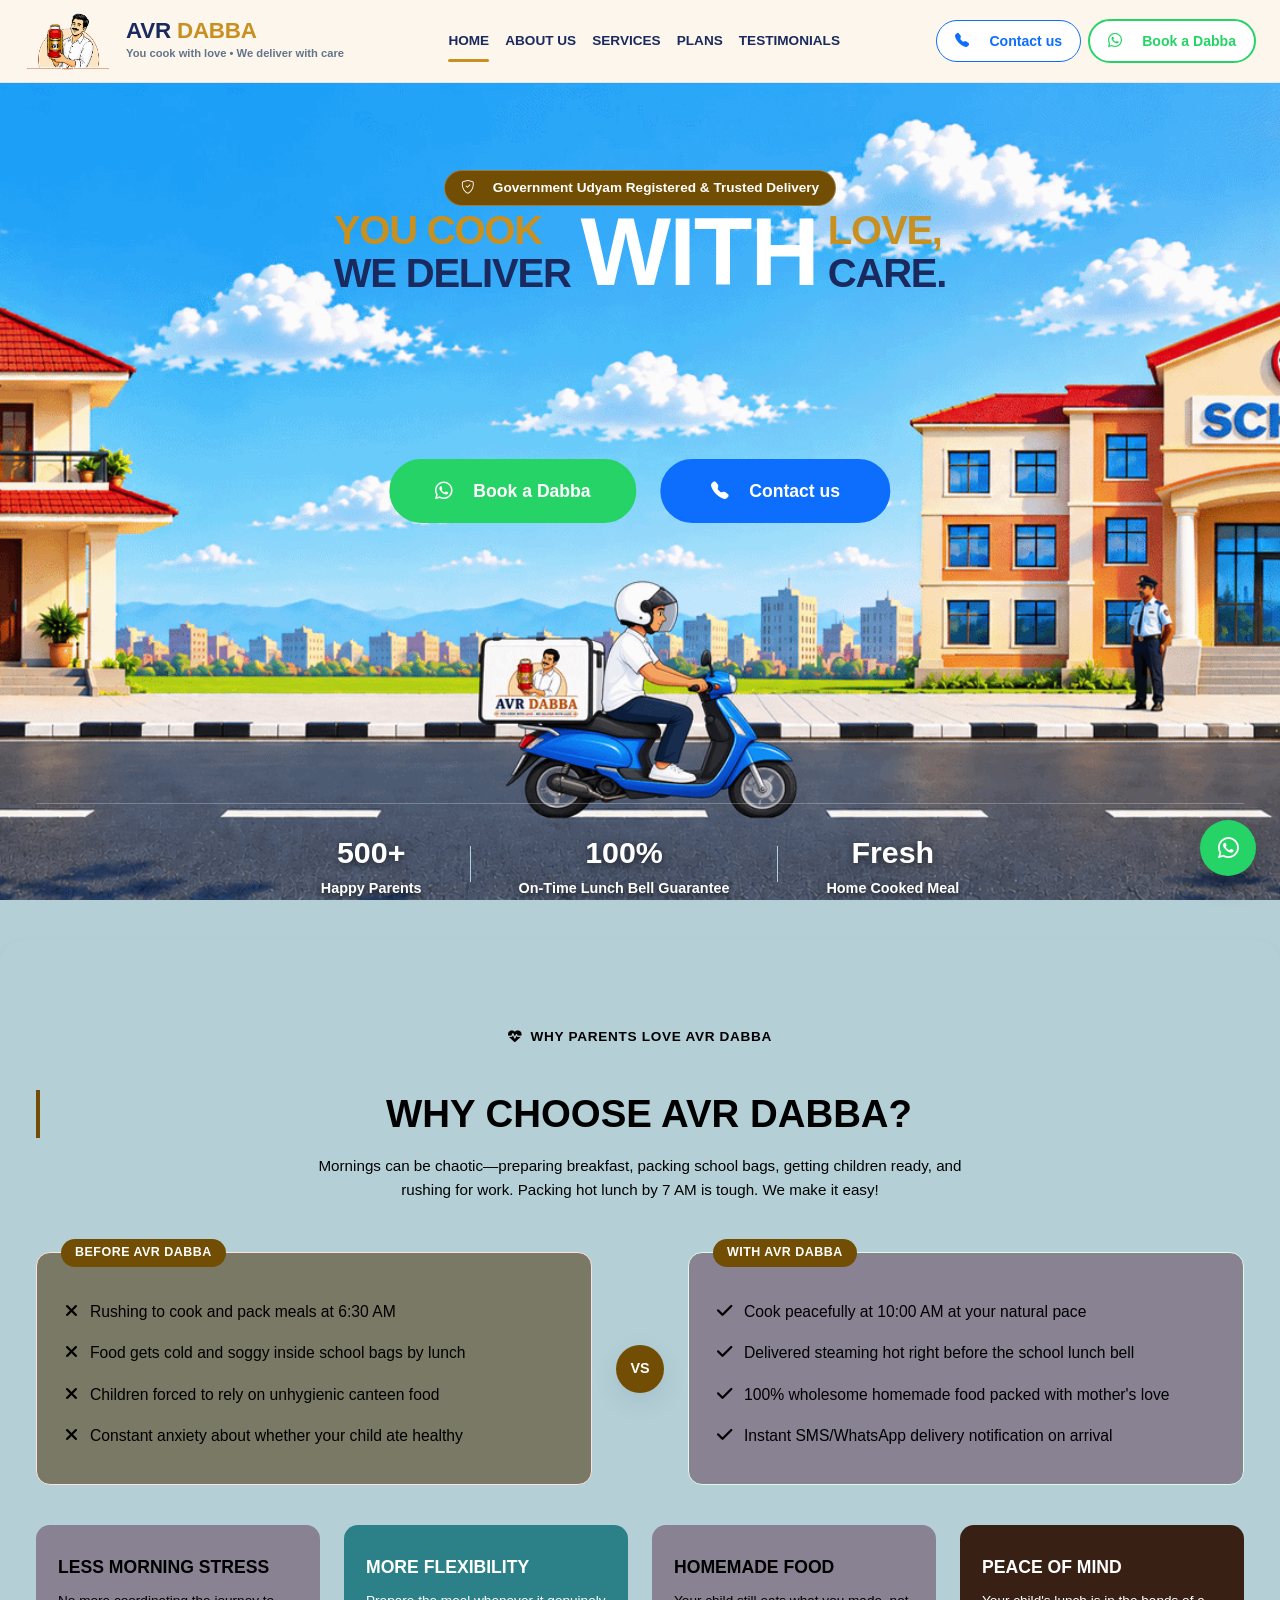
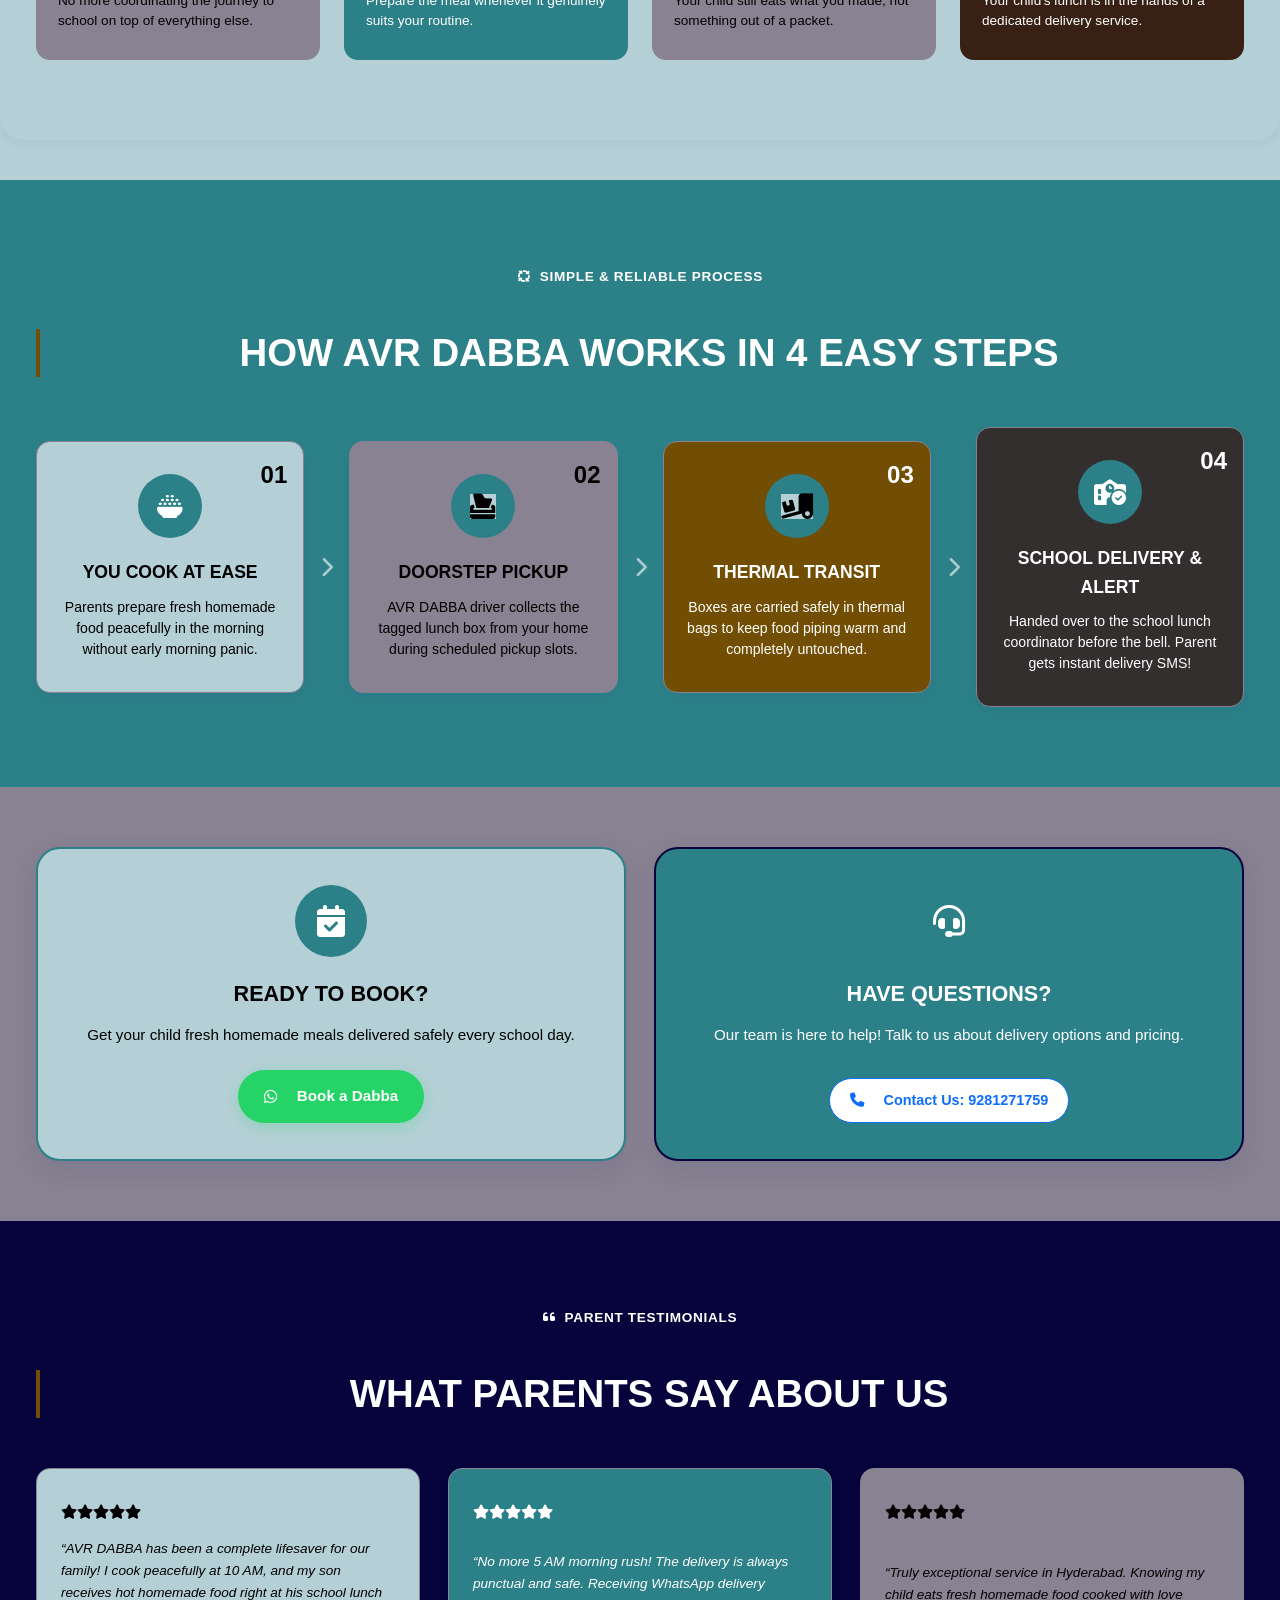
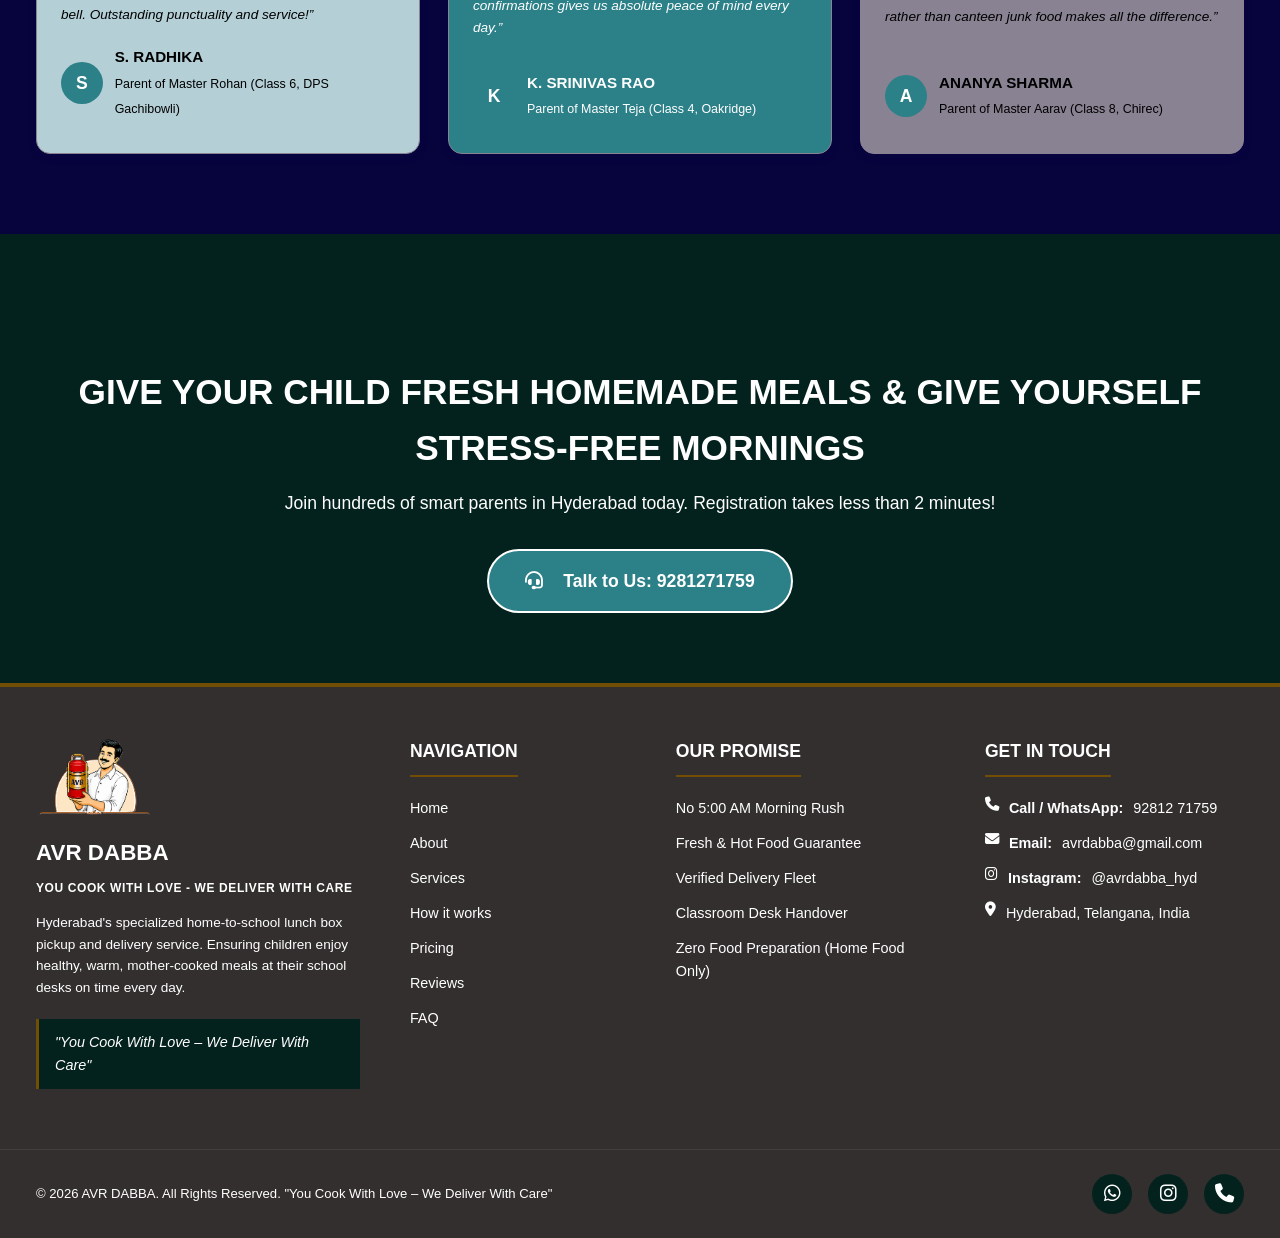
==== index.html @ 3182b689 "new webpage" ====
<!DOCTYPE html>
<html lang="en">
<head>
    <meta charset="UTF-8">
    <meta name="viewport" content="width=device-width, initial-scale=1.0">
    <title>AVR DABBA - Fresh Homemade School Lunch Delivery Service</title>
    <meta name="description" content="AVR DABBA collects warm homemade lunch boxes from parents' kitchens and delivers them safely to children's schools before lunch break. You Cook With Love, We Deliver With Care.">
    <!-- FontAwesome Icons -->
    <link rel="stylesheet" href="https://cdnjs.cloudflare.com/ajax/libs/font-awesome/6.4.0/css/all.min.css">
    <!-- Bootstrap Icons CDN -->
    <link rel="stylesheet" href="https://cdn.jsdelivr.net/npm/bootstrap-icons@1.11.3/font/bootstrap-icons.min.css">
    <!-- Main CSS -->
    <link rel="stylesheet" href="home.css">

    <style>
        .hero-copyable-text,
        .hero-copyable-text * {
            user-select: text !important;
            -webkit-user-select: text !important;
            -moz-user-select: text !important;
            -ms-user-select: text !important;
        }
    </style>

    <link rel="stylesheet" href="avr-theme.css">
</head>
<body id="avr-theme">

    <!-- Shared Common Navbar Component -->
    <div id="navbar-component"></div>

    <!-- Main Content Area -->
    <main>

        <!-- Hero Section -->
        <section class="hero-section" id="home">
            <div class="hero-bg-parallax" id="hero-background-parallax"></div>
            <div class="hero-bg-shapes">
                <div class="shape shape-1"></div>
                <div class="shape shape-2"></div>
            </div>
            <!-- Exact hero message placement: badge above tagline, both centered in the marked area -->
            <div class="hero-exact-message">
                <div class="hero-top-trust-badge">
                    <span class="badge-icon"><i class="bi bi-shield-check me-2"></i></span>
                    <span>Government Udyam Registered &amp; Trusted Delivery</span>
                </div>
                <h1 class="hero-title hero-headline-layout hero-copyable-text hero-bounce-text">
                    <span class="hero-col-left">
                        <span class="color-group-one">YOU COOK</span>
                        <span class="color-group-two">WE DELIVER</span>
                    </span>
                    <span class="hero-col-center">WITH</span>
                    <span class="hero-col-right">
                        <span class="color-group-one">LOVE,</span>
                        <span class="color-group-two">CARE.</span>
                    </span>
                </h1>
            </div>

            <div class="container hero-container-layout">

                <!-- Upper Row: Headline Left, Fixed Lunch Box Video Right -->
                <div class="hero-grid">
                    <div class="hero-content">
                    </div>

                    <div class="hero-visual">
                        <div class="hero-image-wrapper">
                            <!-- <video src="images/Box_rotating_360_degrees_1080p_202609021249.mp4" autoplay muted loop playsinline width="100%" height="100%"></video> -->
                            <!-- <img src="images/AVR_home.gif" alt="Lunch Box" width="100%" height="100%"> -->
                        </div>
                    </div>
                </div>

                <!-- Middle Row: Centered Expanded Buttons -->
                <div class="hero-cta-group hero-cta-centered">
                    <a href="https://wa.me/919281271759?text=Hi%20AVR%20DABBA%2C%20I%20would%20like%20to%20book%20a%20dabba." class="btn btn-hero-primary" target="_blank" rel="noopener">
                        <i class="bi bi-whatsapp me-2"></i> Book a Dabba
                    </a>
                    <a href="tel:9281271759" class="btn btn-hero-secondary">
                        <i class="bi bi-telephone-fill me-2"></i> Contact us
                    </a>
                </div>

                <!-- Bottom Row: Metrics at the Bottom of Section -->
                <div class="hero-metrics hero-metrics-bottom">
                    <div class="metric-item">
                        <span class="metric-value" data-target="500">500+</span>
                        <span class="metric-label">Happy Parents</span>
                    </div>
                    <div class="metric-divider"></div>
                    <div class="metric-item">
                        <span class="metric-value">100%</span>
                        <span class="metric-label">On-Time Lunch Bell Guarantee</span>
                    </div>
                    <div class="metric-divider"></div>
                    <div class="metric-item">
                        <span class="metric-value">Fresh</span>
                        <span class="metric-label">Home Cooked Meal</span>
                    </div>
                </div>
            </div>
        </section>

        <!-- Problem & Solution Section (About Us) -->
        <section class="section about-section" id="about">
            <div class="container">
                <div class="section-header text-center">
                    <span class="section-subtitle"><i class="fa-solid fa-heart-pulse"></i> Why Parents Love AVR DABBA</span>
                    <h2 class="section-title">WHY CHOOSE AVR DABBA?</h2>
                    <p class="section-desc">Mornings can be chaotic—preparing breakfast, packing school bags, getting children ready, and rushing for work. Packing hot lunch by 7 AM is tough. We make it easy!</p>
                </div>

                <div class="about-grid">
                    <div class="about-card problem-card">
                        <div class="card-badge badge-problem">Before AVR DABBA</div>
                        <ul class="feature-list">
                            <li><i class="fa-solid fa-xmark text-danger"></i> Rushing to cook and pack meals at 6:30 AM</li>
                            <li><i class="fa-solid fa-xmark text-danger"></i> Food gets cold and soggy inside school bags by lunch</li>
                            <li><i class="fa-solid fa-xmark text-danger"></i> Children forced to rely on unhygienic canteen food</li>
                            <li><i class="fa-solid fa-xmark text-danger"></i> Constant anxiety about whether your child ate healthy</li>
                        </ul>
                    </div>

                    <div class="versus-badge">VS</div>

                    <div class="about-card solution-card">
                        <div class="card-badge badge-solution">With AVR DABBA</div>
                        <ul class="feature-list">
                            <li><i class="fa-solid fa-check text-success"></i> Cook peacefully at 10:00 AM at your natural pace</li>
                            <li><i class="fa-solid fa-check text-success"></i> Delivered steaming hot right before the school lunch bell</li>
                            <li><i class="fa-solid fa-check text-success"></i> 100% wholesome homemade food packed with mother's love</li>
                            <li><i class="fa-solid fa-check text-success"></i> Instant SMS/WhatsApp delivery notification on arrival</li>
                        </ul>
                    </div>
                </div>

                <!-- Core Pillars -->
                <div class="pillars-grid mt-5">
                    <div class="pillar-box">
                        <h3>LESS MORNING STRESS</h3>
                        <p>No more coordinating the journey to school on top of everything else.</p>
                    </div>
                    <div class="pillar-box">
                        <h3>MORE FLEXIBILITY</h3>
                        <p>Prepare the meal whenever it genuinely suits your routine.</p>
                    </div>
                    <div class="pillar-box">
                        <h3>HOMEMADE FOOD</h3>
                        <p>Your child still eats what you made, not something out of a packet.</p>
                    </div>
                    <div class="pillar-box">
                        <h3>PEACE OF MIND</h3>
                        <p>Your child's lunch is in the hands of a dedicated delivery service.</p>
                    </div>
                </div>
            </div>
        </section>

        <!-- How It Works Section -->
        <section class="section how-section" id="how-it-works">
            <div class="container">
                <div class="section-header text-center">
                    <span class="section-subtitle"><i class="fa-solid fa-arrows-spin"></i> Simple & Reliable Process</span>
                    <h2 class="section-title">HOW AVR DABBA WORKS IN 4 EASY STEPS</h2>
                </div>

                <div class="steps-wrapper">
                    <div class="step-card">
                        <div class="step-number">01</div>
                        <div class="step-icon"><i class="fa-solid fa-bowl-rice"></i></div>
                        <h3>YOU COOK AT EASE</h3>
                        <p>Parents prepare fresh homemade food peacefully in the morning without early morning panic.</p>
                    </div>
                    <div class="step-arrow"><i class="fa-solid fa-chevron-right"></i></div>

                    <div class="step-card">
                        <div class="step-number">02</div>
                        <div class="step-icon"><i class="fa-solid fa-box-tissue"></i></div>
                        <h3>DOORSTEP PICKUP</h3>
                        <p>AVR DABBA driver collects the tagged lunch box from your home during scheduled pickup slots.</p>
                    </div>
                    <div class="step-arrow"><i class="fa-solid fa-chevron-right"></i></div>

                    <div class="step-card">
                        <div class="step-number">03</div>
                        <div class="step-icon"><i class="fa-solid fa-truck-ramp-box"></i></div>
                        <h3>THERMAL TRANSIT</h3>
                        <p>Boxes are carried safely in thermal bags to keep food piping warm and completely untouched.</p>
                    </div>
                    <div class="step-arrow"><i class="fa-solid fa-chevron-right"></i></div>

                    <div class="step-card">
                        <div class="step-number">04</div>
                        <div class="step-icon"><i class="fa-solid fa-school-circle-check"></i></div>
                        <h3>SCHOOL DELIVERY & ALERT</h3>
                        <p>Handed over to the school lunch coordinator before the bell. Parent gets instant delivery SMS!</p>
                    </div>
                </div>
            </div>
        </section>

        <!-- Quick Action Cards Section -->
        <section class="section quick-actions-section">
            <div class="container">
                <div class="actions-grid">
                    <div class="action-card book-card">
                        <div class="action-icon"><i class="fa-solid fa-calendar-check"></i></div>
                        <h3>READY TO BOOK?</h3>
                        <p>Get your child fresh homemade meals delivered safely every school day.</p>
                        <a href="https://wa.me/919281271759?text=Hi%20AVR%20DABBA%2C%20I%20would%20like%20to%20book%20a%20dabba." class="btn btn-primary" target="_blank" rel="noopener">
                            <i class="fa-brands fa-whatsapp"></i> Book a Dabba
                        </a>
                    </div>

                    <div class="action-card contact-card">
                        <div class="action-icon"><i class="fa-solid fa-headset"></i></div>
                        <h3>HAVE QUESTIONS?</h3>
                        <p>Our team is here to help! Talk to us about delivery options and pricing.</p>
                        <a href="tel:9281271759" class="btn btn-outline-call">
                            <i class="fa-solid fa-phone"></i> Contact Us: 9281271759
                        </a>
                    </div>
                </div>
            </div>
        </section>

        <!-- Testimonials Section -->
        <section class="section testimonial-section" id="reviews">
            <div class="container">
                <div class="section-header text-center">
                    <span class="section-subtitle"><i class="fa-solid fa-quote-left"></i> Parent Testimonials</span>
                    <h2 class="section-title">WHAT PARENTS SAY ABOUT US</h2>
                </div>

                <div class="testimonial-grid" id="home-testimonial-grid" aria-live="polite">
                    <div class="testimonial-card">
                        <div class="stars">
                            <i class="fa-solid fa-star"></i><i class="fa-solid fa-star"></i><i class="fa-solid fa-star"></i><i class="fa-solid fa-star"></i><i class="fa-solid fa-star"></i>
                        </div>
                        <p class="review-text">"As a working mother, packing lunch at 6:30 AM was pure chaos. AVR DABBA has been a lifesaver! I cook fresh rice and curry at 10 AM, and my son gets hot food right at 12:15 PM at school."</p>
                        <div class="user-meta">
                            <div class="user-avatar">P</div>
                            <div>
                                <h4>PRIYA REDDY</h4>
                                <span>Parent at DPS Gachibowli</span>
                            </div>
                        </div>
                    </div>

                    <div class="testimonial-card">
                        <div class="stars">
                            <i class="fa-solid fa-star"></i><i class="fa-solid fa-star"></i><i class="fa-solid fa-star"></i><i class="fa-solid fa-star"></i><i class="fa-solid fa-star"></i>
                        </div>
                        <p class="review-text">"The SMS alert gives me complete peace of mind. Every afternoon at 12:10 PM I get a message saying dabba delivered. Highly reliable and super polite delivery boys!"</p>
                        <div class="user-meta">
                            <div class="user-avatar">S</div>
                            <div>
                                <h4>SURESH KUMAR</h4>
                                <span>Parent at Chirec Kondapur</span>
                            </div>
                        </div>
                    </div>

                    <div class="testimonial-card">
                        <div class="stars">
                            <i class="fa-solid fa-star"></i><i class="fa-solid fa-star"></i><i class="fa-solid fa-star"></i><i class="fa-solid fa-star"></i><i class="fa-solid fa-star"></i>
                        </div>
                        <p class="review-text">"My daughter hated canteen food and wanted home food. AVR DABBA made it possible for us to deliver her favorite warm food every day without early morning stress."</p>
                        <div class="user-meta">
                            <div class="user-avatar">A</div>
                            <div>
                                <h4>ANITHA RAO</h4>
                                <span>Parent at BVB Jubilee Hills</span>
                            </div>
                        </div>
                    </div>
                </div>
            </div>
        </section>

        <!-- CTA Banner -->
        <section class="cta-banner">
            <div class="container text-center">
                <h2>GIVE YOUR CHILD FRESH HOMEMADE MEALS & GIVE YOURSELF STRESS-FREE MORNINGS</h2>
                <p>Join hundreds of smart parents in Hyderabad today. Registration takes less than 2 minutes!</p>
                <div class="cta-banner-buttons">
                    <a href="tel:9281271759" class="btn btn-outline-light btn-lg">
                        <i class="fa-solid fa-headset"></i> Talk to Us: 9281271759
                    </a>
                </div>
            </div>
        </section>

    </main>

    <!-- Footer -->
    <footer class="main-footer">
        <div class="container footer-grid">
            <div class="footer-col brand-col">
                <div class="footer-brand-logo">
                    <img src="images/dabba-hero.png" alt="AVR DABBA Logo" loading="lazy" decoding="async" style="width: 120px; height: auto; margin-bottom: 20px;">
                </div>
                <div class="footer-brand-title">AVR DABBA</div>
                <p class="footer-tagline">YOU COOK WITH LOVE - WE DELIVER WITH CARE</p>
                <p class="footer-about">Hyderabad's specialized home-to-school lunch box pickup and delivery service. Ensuring children enjoy healthy, warm, mother-cooked meals at their school desks on time every day.</p>
                <div class="footer-quote">"You Cook With Love – We Deliver With Care"</div>
            </div>

            <div class="footer-col">
                <h4>NAVIGATION</h4>
                <ul class="footer-links">
                    <li><a href="#home">Home</a></li>
                    <li><a href="#about">About</a></li>
                    <li><a href="Services/Services.html">Services</a></li>
                    <li><a href="#how-it-works">How it works</a></li>
                    <li><a href="plans/plans.html#plan-prices">Pricing</a></li>
                    <li><a href="#reviews">Reviews</a></li>
                    <li><a href="#how-it-works">FAQ</a></li>
                </ul>
            </div>

            <div class="footer-col">
                <h4>OUR PROMISE</h4>
                <ul class="footer-links">
                    <li>No 5:00 AM Morning Rush</li>
                    <li>Fresh & Hot Food Guarantee</li>
                    <li>Verified Delivery Fleet</li>
                    <li>Classroom Desk Handover</li>
                    <li>Zero Food Preparation (Home Food Only)</li>
                </ul>
            </div>

            <div class="footer-col contact-col">
                <h4>GET IN TOUCH</h4>
                <p><i class="fa-solid fa-phone text-gold"></i> <strong>Call / WhatsApp:</strong> 92812 71759</p>
                <p><i class="fa-solid fa-envelope text-gold"></i> <strong>Email:</strong> avrdabba@gmail.com</p>
                <p><i class="fa-brands fa-instagram text-gold"></i> <strong>Instagram:</strong> @avrdabba_hyd</p>
                <p><i class="fa-solid fa-location-dot text-gold"></i> Hyderabad, Telangana, India</p>
            </div>
        </div>

        <div class="footer-bottom">
            <div class="container footer-bottom-flex">
                <p>© 2026 AVR DABBA. All Rights Reserved. "You Cook With Love – We Deliver With Care"</p>
                <div class="footer-social-links">
                    <a href="https://wa.me/919281271759" target="_blank" rel="noopener" aria-label="WhatsApp"><i class="fa-brands fa-whatsapp"></i></a>
                    <a href="https://instagram.com/avrdabba_hyd" target="_blank" rel="noopener" aria-label="Instagram"><i class="fa-brands fa-instagram"></i></a>
                    <a href="tel:9281271759" aria-label="Phone"><i class="fa-solid fa-phone"></i></a>
                </div>
            </div>
        </div>
    </footer>

    <!-- Floating Action Buttons -->
    <div class="floating-btn-group">
        <a href="https://wa.me/919281271759?text=Hi%20AVR%20DABBA,%20I%20want%20to%20know%20more%20about%20school%20lunch%20delivery" class="float-btn float-whatsapp" target="_blank" rel="noopener" aria-label="Chat on WhatsApp">
            <i class="fa-brands fa-whatsapp"></i>
            <span class="float-tooltip">Chat with Us</span>
        </a>
    </div>

    <!-- Shared Navigation Component Script -->
    <script src="navbar.js"></script>
    <!-- Main JavaScript -->
    <script src="home.js"></script>
    <script src="scroll-reveal.js"></script>
</body>
</html>
---- home.css ----
@import url('https://fonts.googleapis.com/css2?family=Albert+Sans:wght@100;200;300;400;500;600;700;800;900&display=swap');

/* ==========================================================================
   AVR DABBA - Main Stylesheet (home.css)
   Brand Colors: Navy Deep (#1a2a5e), Turmeric Gold (#FAC75A/#C89020), Spice Red (#C0392B), Warm Cream (#FFF8EE)
   ========================================================================== */

/* --------------------------------------------------------------------------
   1. CSS Reset & Variables
   -------------------------------------------------------------------------- */
:root {
    --primary-navy: #1a2a5e;
    --primary-navy-dark: #111b3e;
    --primary-navy-light: #283c7a;
    --gold-turmeric: #FAC75A;
    --gold-dark: #C89020;
    --gold-light: #fff3d6;
    --spice-red: #C0392B;
    --spice-red-dark: #962d22;
    --bg-warm: #FFF8EE;
    --bg-warm-secondary: #FDF5E0;
    --bg-surface: #FFFFFF;
    --text-main: #1E293B;
    --text-muted: #64748B;
    --text-light: #F8FAFC;
    --border-subtle: rgba(26, 42, 94, 0.08);
    --border-gold: rgba(200, 144, 32, 0.35);
    --radius-sm: 8px;
    --radius-md: 14px;
    --radius-lg: 24px;
    --radius-full: 9999px;
    --shadow-sm: 0 4px 12px rgba(26, 42, 94, 0.05);
    --shadow-md: 0 8px 24px rgba(26, 42, 94, 0.1);
    --shadow-lg: 0 16px 40px rgba(26, 42, 94, 0.15);
    --shadow-gold: 0 8px 20px rgba(200, 144, 32, 0.25);
    --transition-fast: 0.2s ease;
    --transition-normal: 0.3s cubic-bezier(0.16, 1, 0.3, 1);
    --font-heading: Arial, Helvetica, sans-serif;
    --font-body: Arial, Helvetica, sans-serif;
}

*,
*::before,
*::after {
    box-sizing: border-box;
    margin: 0;
    padding: 0;
}

html {
    scroll-behavior: smooth;
    font-size: 16px;
}

/* Typography Styles */
h1,
h2,
h3,
h4,
h5,
h6,
.heading-serif {
    font-family: Arial, Helvetica, sans-serif;
    font-weight: 700;
}

/* All Sub Headings in Capitals */
h2, h3, h4, h5, h6,
.section-subheading,
.section-title,
.sub-page-heading,
.subheading,
.sub-title,
.location-title,
.timeline-card-title,
.timeline-main-heading,
.footer-col h4,
.card-title,
.plan-title,
.testimonial-title,
.step-nav-title,
.stepper-card-title {
    font-family: Arial, Helvetica, sans-serif;
    text-transform: uppercase;
}

/* Global Reusable Main Page Heading System (Home, About Us, Services, Plans, Testimonials) */
.main-page-heading {
    font-family: var(--font-heading);
    font-size: 2.6rem;
    font-weight: 800;
    letter-spacing: 1.2px;
    text-transform: uppercase;
    color: var(--primary-navy);
    border-bottom: 3.5px solid var(--gold-dark);
    padding-bottom: 8px;
    margin-bottom: 24px;
    display: inline-block;
}

/* Global Reusable Section Subheading System */
.section-subheading,
.section-title {
    font-family: var(--font-heading);
    font-size: 1.45rem;
    font-weight: 700;
    color: var(--primary-navy);
    border-left: 4px solid var(--gold-dark);
    padding-left: 14px;
    margin-top: 24px;
    margin-bottom: 16px;
    display: block;
    line-height: 1.35;
    text-transform: uppercase;
}

@media (max-width: 768px) {
    .hero-exact-message {
        top: 82px;
        width: calc(100% - 24px);
        min-height: 92px;
    }

    .hero-exact-message .hero-top-trust-badge {
        font-size: 0.68rem;
        padding: 5px 10px;
        margin-bottom: 5px;
        max-width: 100%;
    }

    .hero-exact-message .hero-col-left,
    .hero-exact-message .hero-col-right {
        font-size: 1rem !important;
    }

    .hero-exact-message .hero-col-center {
        font-size: 3rem !important;
    }

    .main-page-heading {
        font-size: 1.85rem;
        padding-bottom: 6px;
        margin-bottom: 18px;
    }
    
    .section-subheading,
    .section-title {
        font-size: 1.2rem;
        padding-left: 10px;
    }
}

body,
nav,
p,
.body-sans {
    font-family: Arial, Helvetica, sans-serif;
    font-weight: 400;
}

body {
    font-family: var(--font-body);
    background-color: var(--bg-warm);
    color: var(--text-main);
    line-height: 1.6;
    overflow-x: hidden;
}

img {
    max-width: 100%;
    height: auto;
    display: block;
}

a {
    color: inherit;
    text-decoration: none;
    transition: var(--transition-fast);
}

ul {
    list-style: none;
}

/* Icon Spacing Utilities */
i.me-1 {
    margin-right: 6px !important;
}

i.me-2 {
    margin-right: 10px !important;
}

i.me-3 {
    margin-right: 14px !important;
}

.btn i,
.nav-link i,
.drawer-link i,
.section-title i,
h2 i,
h3 i {
    margin-right: 10px;
}

/* --------------------------------------------------------------------------
   2. Layout & Utility Classes
   -------------------------------------------------------------------------- */
.container {
    width: 100%;
    max-width: 1400px;
    margin: 0 auto;
    padding: 0 36px;
}

.section {
    padding: 80px 0;
}

.text-center {
    text-align: center;
}

.text-gold {
    color: var(--gold-dark);
}

.text-danger {
    color: var(--spice-red);
}

.text-success {
    color: #16a34a;
}

.text-accent {
    color: var(--spice-red);
}

.highlight-gold {
    color: var(--gold-dark);
}

.w-100 {
    width: 100%;
}

.mt-2 {
    margin-top: 8px;
}

.mt-3 {
    margin-top: 12px;
}

.mt-5 {
    margin-top: 40px;
}

.section-header {
    margin-bottom: 50px;
}

.section-subtitle {
    display: inline-flex;
    align-items: center;
    gap: 8px;
    background: rgba(250, 199, 90, 0.2);
    color: var(--primary-navy);
    padding: 6px 16px;
    border-radius: var(--radius-full);
    font-size: 0.85rem;
    font-weight: 700;
    letter-spacing: 0.05em;
    text-transform: uppercase;
    margin-bottom: 12px;
}

.section-title {
    font-family: var(--font-heading);
    font-size: 2.4rem;
    color: var(--primary-navy);
    font-weight: 700;
    line-height: 1.25;
}

.section-desc {
    color: var(--text-muted);
    font-size: 0.95rem;
    max-width: 680px;
    margin: 12px auto 0;
}

/* Buttons */
.btn {
    display: inline-flex;
    align-items: center;
    justify-content: center;
    gap: 10px;
    padding: 12px 24px;
    font-size: 0.95rem;
    font-weight: 600;
    border-radius: var(--radius-full);
    border: 2px solid transparent;
    cursor: pointer;
    transition: var(--transition-normal);
}

.btn-primary {
    background-color: #25D366;
    color: #fff;
    box-shadow: 0 4px 14px rgba(37, 211, 102, 0.25);
}

.btn-primary:hover {
    background-color: #1eb857;
    transform: translateY(-2px);
    box-shadow: 0 6px 20px rgba(37, 211, 102, 0.35);
}

.btn-gold {
    background-color: var(--gold-turmeric);
    color: var(--primary-navy-dark);
    font-weight: 700;
    box-shadow: var(--shadow-gold);
}

.btn-gold:hover {
    background-color: var(--gold-dark);
    color: #ffffff;
    transform: translateY(-2px);
}

.btn-outline {
    border-color: var(--primary-navy);
    color: var(--primary-navy);
    background: transparent;
}

.btn-outline:hover {
    background-color: var(--primary-navy);
    color: var(--bg-surface);
}

.btn-outline-call {
    position: relative;
    overflow: hidden;
    isolation: isolate;
    border: 1.5px solid #0D6EFD;
    color: #0D6EFD;
    background: var(--bg-surface);
    padding: 10px 20px;
    font-size: 0.9rem;
    font-weight: 700;
    border-radius: var(--radius-full);
    transition: all 0.4s ease !important;
}

.btn-outline-call::before {
    content: "";
    position: absolute;
    bottom: -100%;
    left: -100%;
    width: 300%;
    height: 300%;
    z-index: -1;
    transform: rotate(-45deg);
    transition: transform 0.45s cubic-bezier(0.16, 1, 0.3, 1);
}

.btn-outline-call:hover::before {
    transform: translate(35%, -35%) rotate(-45deg);
}

.btn-outline-call:hover {
    border-color: #0D6EFD;
    background: #0D6EFD;
    color: #fff;
}

.btn-outline-light {
    border-color: #fff;
    color: #fff;
    background: transparent;
}

.btn-outline-light:hover {
    background: #fff;
    color: var(--primary-navy);
}

.btn-hero-primary {
    background: #25D366;
    color: #ffffff;
    padding: 16px 44px;
    font-size: 1.1rem;
    font-weight: 700;
    border: 2px solid #25D366;
    border-radius: var(--radius-full);
    box-shadow: none !important;
    min-width: 230px;
    display: inline-flex;
    align-items: center;
    justify-content: center;
    gap: 10px;
    transition: all 0.4s ease !important;
}

.btn-hero-primary:hover {
    background: #1eb857 !important;
    color: #ffffff !important;
    border-color: #1eb857 !important;
}

.btn-hero-secondary {
    background: #0D6EFD;
    color: #ffffff;
    border: 2px solid #0D6EFD;
    padding: 16px 44px;
    font-size: 1.1rem;
    font-weight: 700;
    border-radius: var(--radius-full);
    min-width: 230px;
    display: inline-flex;
    align-items: center;
    justify-content: center;
    gap: 10px;
    transition: all 0.4s ease !important;
}

.btn-hero-secondary:hover {
    background: #0b5ed7 !important;
    color: #ffffff !important;
    border-color: #0b5ed7 !important;
}

.btn-lg {
    padding: 16px 36px;
    font-size: 1.1rem;
}

/* --------------------------------------------------------------------------
   3. Header & Navigation
   -------------------------------------------------------------------------- */
.main-header {
    position: fixed;
    top: 0;
    left: 0;
    right: 0;
    width: 100%;
    z-index: 1000;
    background: rgba(255, 248, 238, 0.96) !important;
    backdrop-filter: blur(12px);
    border-bottom: 1px solid rgba(26, 42, 94, 0.08) !important;
    transition: var(--transition-normal);
}

body {
    padding-top: 82px;
}

.main-header.scrolled {
    background: rgba(255, 255, 255, 0.98) !important;
    box-shadow: 0 8px 24px rgba(26, 42, 94, 0.1) !important;
}

.nav-container {
    display: flex;
    align-items: center;
    max-width: 1280px;
    margin: 0 auto;
    padding: 0 24px;
    justify-content: space-between;
    gap: 20px;
    height: 82px;
    width: 100%;
}

.brand-logo.logo-highlighted {
    display: flex;
    align-items: center;
    flex-shrink: 0;
    gap: 12px;
    padding: 0;
    background: transparent !important;
    border: none !important;
    box-shadow: none !important;
    text-decoration: none !important;
    transition: var(--transition-normal);
}

.brand-logo.logo-highlighted:hover {
    transform: none;
    opacity: 0.88;
}

.logo-icon-wrap {
    width: 90px;
    height: 60px;
    overflow: visible;
    display: flex;
    align-items: center;
    justify-content: center;
    background: transparent !important;
}

.brand-img {
    width: 100%;
    height: 100%;
    object-fit: contain;
}

.brand-text {
    display: flex;
    flex-direction: column;
    gap: 2px;
}

.brand-text[aria-hidden="true"] {
    display: none;
}

.brand-name {
    font-family: Arial, Helvetica, sans-serif !important;
    font-size: 1.4rem !important;
    font-weight: 800 !important;
    color: #1a2a5e !important;
    line-height: 1.1;
    letter-spacing: -0.01em;
}

.brand-name .highlight-gold {
    color: #C89020 !important;
}

.brand-tagline {
    font-size: 0.7rem !important;
    color: #64748B !important;
    font-weight: 600 !important;
}

.desktop-nav {
    display: flex;
    align-items: center;
    justify-content: center;
    flex: 1;
    margin: 0 20px;
}

.nav-links {
    display: flex;
    align-items: center;
    gap: 32px;
    padding: 0;
    margin: 0;
    list-style: none;
    background: transparent !important;
    border: none !important;
    justify-content: center;
}

.nav-link {
    display: block;
    white-space: nowrap;
    font-size: 0.85rem !important;
    font-weight: 700 !important;
    color: #1E293B !important;
    padding: 6px 0;
    border-radius: 0;
    position: relative;
    text-decoration: none !important;
    font-family: Arial, Helvetica, sans-serif !important;
}

.nav-link:hover,
.nav-link.active {
    color: #1a2a5e !important;
    background: transparent !important;
}

.nav-link.active::after {
    content: '';
    position: absolute;
    bottom: -2px;
    left: 0;
    width: 100%;
    height: 3px;
    background: #C89020 !important;
    border-radius: 2px;
}

.nav-actions {
    display: flex;
    align-items: center;
    flex-shrink: 0;
    gap: 12px;
}

.nav-actions .btn {
    min-height: 42px;
    display: inline-flex;
    align-items: center;
    justify-content: center;
    white-space: nowrap;
}

.nav-actions .btn-outline-call {
    position: relative;
    overflow: hidden;
    isolation: isolate;
    border: 1.5px solid #0D6EFD !important;
    color: #0D6EFD !important;
    background: #FFFFFF !important;
    padding: 9px 18px !important;
    font-size: 0.88rem !important;
    font-weight: 700 !important;
    border-radius: 9999px !important;
    text-decoration: none !important;
    transition: all 0.4s ease !important;
}

.nav-actions .btn-outline-call:hover {
    border-color: #0D6EFD !important;
    background: #0D6EFD !important;
    color: #ffffff !important;
}

.nav-actions .nav-cta {
    position: relative;
    overflow: hidden;
    isolation: isolate;
    background: #FFFFFF !important;
    color: #25D366 !important;
    padding: 9px 18px !important;
    font-size: 0.88rem !important;
    font-weight: 700 !important;
    border: 2px solid #25D366 !important;
    border-radius: 9999px !important;
    text-decoration: none !important;
    box-shadow: none !important;
    transform: none !important;
    transition: background-color 0.2s ease, border-color 0.2s ease, color 0.2s ease !important;
}

.nav-actions .nav-cta::before {
    display: none !important;
    content: none !important;
}

.nav-actions .nav-cta:hover {
    background: #25D366 !important;
    color: #ffffff !important;
    border-color: #25D366 !important;
    box-shadow: none !important;
    transform: none !important;
}

.mobile-toggle {
    display: none;
    width: 42px;
    height: 42px;
    background: #fff;
    border: 1px solid var(--border-subtle);
    border-radius: 10px;
    font-size: 1.2rem;
    color: var(--primary-navy);
    cursor: pointer;
    padding: 0;
}

.mobile-drawer,
.drawer-overlay {
    display: none !important;
}

@media (max-width: 1160px) {
    .mobile-drawer {
        position: fixed;
        top: 0;
        right: 0;
        z-index: 1101;
        display: none !important;
        flex-direction: column;
        width: min(340px, 88vw);
        height: 100vh;
        box-sizing: border-box;
        overflow-y: auto;
        padding: 16px;
    }

    .mobile-drawer.open {
        display: flex !important;
    }

    .drawer-overlay {
        position: fixed;
        inset: 0;
        z-index: 1100;
        display: none !important;
        background: rgba(15, 23, 42, 0.55);
    }

    .drawer-overlay.active {
        display: block !important;
    }

    .drawer-header {
        display: flex;
        align-items: center;
        justify-content: space-between;
        padding-bottom: 16px;
    }

    .drawer-title {
        font-size: 1.15rem;
        font-weight: 800;
    }

    .drawer-close {
        width: 40px;
        height: 40px;
        border: 0;
        font-size: 1.5rem;
        line-height: 1;
        cursor: pointer;
    }

    .mobile-drawer nav {
        display: flex;
        flex-direction: column;
    }

    .drawer-group-title {
        padding: 12px 12px 6px;
        font-size: 0.8rem;
        font-weight: 700;
    }

    .drawer-link {
        display: block;
        padding: 10px 12px;
        text-decoration: none;
    }

    .drawer-sub-link {
        padding-left: 24px;
    }
}

/* --------------------------------------------------------------------------
   4. Hero Section
   -------------------------------------------------------------------------- */
.hero-section {
    position: relative;
    padding: 50px 0 60px;
    overflow: hidden;
    background: url('images/AVR_home.gif') center / cover no-repeat;
    min-height: calc(100vh - 82px);
    display: flex;
    align-items: center;
    color: var(--primary-navy);
}

.hero-bg-parallax {
    position: absolute;
    top: 0;
    left: 0;
    width: 100%;
    height: 100%;
    background: url('images/AVR_home.gif') center / cover no-repeat;
    z-index: 0;
    pointer-events: none;
    will-change: transform;
    transform-origin: center center;
}

.hero-container-layout {
    position: relative;
    z-index: 2;
}

/* Exact placement: keep the badge above, and reproduce the reference tagline layout. */
.hero-exact-message {
    position: absolute;
    top: 88px;
    left: 50%;
    transform: translateX(-50%);
    width: 660px;
    min-height: 104px;
    z-index: 20;
    display: flex;
    flex-direction: column;
    align-items: center;
    justify-content: flex-start;
    text-align: center;
    pointer-events: none;
}

.hero-exact-message .hero-top-trust-badge {
    display: inline-flex;
    align-items: center;
    justify-content: center;
    gap: 8px;
    background: #ffffff;
    backdrop-filter: blur(8px);
    color: #1a1c1a;
    padding: 6px 16px;
    border-radius: var(--radius-full);
    border: 1px solid rgba(255, 255, 255, 0.25);
    font-size: 0.85rem;
    font-weight: 600;
    margin: 0 0 3px;
    white-space: nowrap;
}

.hero-exact-message .hero-top-trust-badge .badge-icon {
    color: #e4c00c;
}

.hero-exact-message .hero-title {
    margin: 0;
}

.hero-exact-message .hero-headline-layout {
    width: 100%;
    display: flex !important;
    align-items: center !important;
    justify-content: center !important;
    gap: 10px !important;
    margin: 0 !important;
}

.hero-exact-message .hero-col-left,
.hero-exact-message .hero-col-right {
    flex: 0 0 auto;
    font-size: 2.5rem !important;
    line-height: 1.08 !important;
}

.hero-exact-message .hero-col-center {
    flex: 0 0 auto;
    font-size: 6rem !important;
    line-height: 0.88 !important;
    letter-spacing: -2px !important;
}

.hero-content {
    margin-top: -15px;
}

.hero-section .trust-badge {
    display: inline-flex;
    align-items: center;
    gap: 8px;
    background: rgba(255, 255, 255, 0.12);
    backdrop-filter: blur(8px);
    color: #ffffff;
    padding: 6px 16px;
    border-radius: var(--radius-full);
    border: 1px solid rgba(255, 255, 255, 0.25);
    font-size: 0.85rem;
    font-weight: 600;
    margin-bottom: 16px;
}

.hero-section .hero-title {
    font-family: var(--font-heading);
    color: #ffffff;
    margin-bottom: 20px;
}

.hero-headline-layout {
    display: inline-flex !important;
    align-items: center !important;
    gap: 16px !important;
    line-height: 1.1 !important;
}

.hero-col-left, .hero-col-right {
    display: flex !important;
    flex-direction: column !important;
    justify-content: space-between !important;
    font-size: 1.55rem !important;
    font-weight: 800 !important;
    text-align: left !important;
    line-height: 1.25 !important;
    color: #ec9408c9 !important;
}

.hero-col-center {
    font-size: 4.8rem !important;
    font-weight: 900 !important;
    line-height: 0.9 !important;
    letter-spacing: -2px !important;
    color: #ffffff !important;
}

.highlight-sky-blue {
    color: #5f07f7f3 !important;
}

.highlight-lavender {
    color: #a78bfa !important;
}

.hero-section .hero-metrics {
    color: #ffffff;
}

.hero-section .metric-value {
    color: #FAC75A;
    font-size: 1.8rem;
    font-weight: 800;
}

.hero-section .metric-label {
    color: rgba(255, 255, 255, 0.88);
    font-size: 0.9rem;
}

.hero-section .metric-divider {
    background: rgba(255, 255, 255, 0.25);
}

.hero-bg-shapes .shape {
    position: absolute;
    border-radius: 50%;
    filter: blur(80px);
    z-index: -1;
    opacity: 0.3;
}

.shape-1 {
    width: 450px;
    height: 450px;
    background: rgba(250, 199, 90, 0.2);
    top: -100px;
    right: -100px;
}

.shape-2 {
    width: 350px;
    height: 350px;
    background: rgba(192, 57, 43, 0.08);
    bottom: -50px;
    left: -80px;
}

.hero-container-layout {
    display: flex;
    flex-direction: column;
    justify-content: space-between;
    width: 100%;
    gap: 20px;
}

.hero-grid {
    display: grid;
    grid-template-columns: 1.15fr 0.85fr;
    gap: 36px;
    align-items: center;
    width: 100%;
}

.trust-badge {
    display: inline-flex;
    align-items: center;
    gap: 8px;
    background: rgba(255, 255, 255, 0.92);
    border: 1px solid var(--border-gold);
    padding: 7px 16px;
    border-radius: var(--radius-full);
    font-size: 0.82rem;
    font-weight: 700;
    color: var(--primary-navy);
    box-shadow: var(--shadow-sm);
    margin-bottom: 12px;
}

.trust-badge .badge-icon {
    color: var(--gold-dark);
}

.hero-title {
    font-family: var(--font-heading);
    font-size: 3.8rem;
    font-weight: 800;
    color: var(--primary-navy);
    line-height: 1.15;
    letter-spacing: -0.02em;
    margin-bottom: 0;
}

.highlight-sky-blue {
    color: #38bdf8 !important;
    /* Sky Blue */
    text-shadow: 0 2px 10px rgba(56, 189, 248, 0.3);
}

.highlight-lavender {
    color: #c084fc !important;
    /* Lavender */
    text-shadow: 0 2px 10px rgba(192, 132, 252, 0.3);
}

.hero-subtitle {
    font-size: 0.95rem;
    color: var(--text-muted);
    line-height: 1.6;
    margin-bottom: 32px;
    max-width: 580px;
}

.hero-cta-group {
    display: flex;
    gap: 16px;
    flex-wrap: wrap;
    margin-bottom: 40px;
}

.hero-cta-centered {
    display: flex;
    justify-content: center;
    align-items: center;
    gap: 24px;
    margin: 10px 0 15px 0;
    width: 100%;
}

.hero-metrics {
    display: flex;
    align-items: center;
    gap: 24px;
    padding-top: 24px;
    border-top: 1px solid var(--border-subtle);
}

.hero-metrics-bottom {
    display: flex;
    align-items: center;
    justify-content: center;
    gap: 48px;
    padding-top: 24px;
    border-top: 1px solid rgba(255, 255, 255, 0.25);
    width: 100%;
    margin-top: auto;
}

.metric-item {
    display: flex;
    flex-direction: column;
    align-items: center;
    text-align: center;
}

.metric-value {
    font-family: var(--font-heading);
    font-size: 1.8rem;
    font-weight: 800;
    color: var(--gold-turmeric) !important;
    text-shadow: 0 2px 8px rgba(0, 0, 0, 0.7);
}

.hero-section .metric-value {
    color: var(--gold-turmeric) !important;
    font-size: 1.9rem;
    font-weight: 800;
    text-shadow: 0 2px 8px rgba(0, 0, 0, 0.7);
}

.metric-label {
    font-size: 0.88rem;
    color: #ffffff !important;
    font-weight: 700;
    text-shadow: 0 2px 6px rgba(0, 0, 0, 0.8);
}

.hero-section .metric-label {
    color: #ffffff !important;
    font-size: 0.9rem;
    font-weight: 700;
    text-shadow: 0 2px 6px rgba(0, 0, 0, 0.8);
}

.metric-divider {
    width: 1px;
    height: 36px;
    background: rgba(255, 255, 255, 0.3);
}

/* Hero Visual (Cardless Fixed Lunch Box Animation) */
.hero-visual {
    position: relative;
    display: flex;
    justify-content: center;
    align-items: center;
}

.hero-image-wrapper {
    position: relative;
    width: min(100%, 420px);
    height: auto;
    margin: 0 auto;
    overflow: visible;
    border-radius: 0;
    background: transparent;
    border: none;
    box-shadow: none;
}

.hero-image-wrapper video,
.hero-image-wrapper img,
.hero-main-img {
    width: 100%;
    height: auto;
    max-height: 480px;
    object-fit: contain;
    display: block;
    background: transparent;
    border: none;
    box-shadow: none;
    outline: none;
}

.hero-dabba-img {
    width: 100%;
    max-width: 380px;
    height: auto;
    max-height: 480px;
    object-fit: contain;
    display: block;
    margin: 0 auto;
    filter: drop-shadow(0 25px 45px rgba(0, 0, 0, 0.7));
    transition: transform 0.3s ease;
}

.hero-dabba-img:hover {
    transform: scale(1.03);
}

.glass-card {
    display: none;
    background: rgba(255, 255, 255, 0.94);
    backdrop-filter: blur(10px);
    border: 1px solid rgba(255, 255, 255, 0.8);
    padding: 12px 18px;
    border-radius: var(--radius-md);
    display: flex;
    align-items: center;
    gap: 12px;
    box-shadow: 0 10px 30px rgba(0, 0, 0, 0.12);
    animation: floatAnim 4s ease-in-out infinite;
}

@keyframes floatAnim {

    0%,
    100% {
        transform: translateY(0);
    }

    50% {
        transform: translateY(-8px);
    }
}

.float-card-1 {
    top: 20px;
    left: -30px;
}

.float-card-2 {
    bottom: 30px;
    right: -20px;
    animation-delay: 1.5s;
}

.float-card-3 {
    top: 45%;
    right: -35px;
    animation-delay: 0.75s;
}

.card-icon {
    width: 40px;
    height: 40px;
    border-radius: 50%;
    display: flex;
    align-items: center;
    justify-content: center;
    font-size: 1.1rem;
}

.icon-pickup {
    background: #e0f2fe;
    color: #0284c7;
}

.icon-school {
    background: #fef3c7;
    color: #d97706;
}

.icon-alert {
    background: #dcfce7;
    color: #15803d;
}

.card-info {
    display: flex;
    flex-direction: column;
}

.card-title {
    font-size: 0.85rem;
    font-weight: 700;
    color: var(--primary-navy);
}

.card-sub {
    font-size: 0.65rem;
    color: var(--text-muted);
}

/* --------------------------------------------------------------------------
   5. Problem & Solution / About Section
   -------------------------------------------------------------------------- */
.about-section {
    background-color: #fff;
    border-radius: var(--radius-lg);
    margin: 40px 0;
    box-shadow: var(--shadow-sm);
}

.about-grid {
    display: grid;
    grid-template-columns: 1fr auto 1fr;
    gap: 24px;
    align-items: center;
}

.about-card {
    border-radius: var(--radius-md);
    padding: 36px 28px;
    position: relative;
}

.problem-card {
    background: #fef2f2;
    border: 1px solid #fee2e2;
}

.solution-card {
    background: #f0fdf4;
    border: 1px solid #dcfce7;
}

.card-badge {
    position: absolute;
    top: -14px;
    left: 24px;
    padding: 4px 14px;
    border-radius: var(--radius-full);
    font-size: 0.78rem;
    font-weight: 700;
    text-transform: uppercase;
    letter-spacing: 0.04em;
}

.badge-problem {
    background: var(--spice-red);
    color: #fff;
}

.badge-solution {
    background: #16a34a;
    color: #fff;
}

.feature-list {
    margin-top: 10px;
    display: flex;
    flex-direction: column;
    gap: 16px;
}

.feature-list li {
    display: flex;
    align-items: flex-start;
    gap: 12px;
    font-size: 0.98rem;
    font-weight: 500;
    color: var(--text-main);
}

.feature-list i {
    margin-top: 3px;
    font-size: 1.1rem;
}

.versus-badge {
    width: 48px;
    height: 48px;
    border-radius: 50%;
    background: var(--primary-navy);
    color: var(--gold-turmeric);
    font-weight: 800;
    display: flex;
    align-items: center;
    justify-content: center;
    font-size: 0.9rem;
    box-shadow: var(--shadow-md);
    margin: 0 auto;
}

/* Pillars */
.pillars-grid {
    display: grid;
    grid-template-columns: repeat(auto-fit, minmax(240px, 1fr));
    gap: 24px;
}

.pillar-box {
    background: #FDE8D0;
    border-radius: var(--radius-md);
    padding: 28px 22px;
    border: none;
    transition: var(--transition-normal);
}

.pillar-box:hover {
    transform: translateY(-2px);
    box-shadow: var(--shadow-sm);
}

.pillar-box h3 {
    font-size: 1.1rem;
    font-weight: 700;
    color: var(--primary-navy);
    margin-bottom: 10px;
}

.pillar-box p {
    font-size: 0.85rem;
    color: var(--text-muted);
    line-height: 1.5;
}

.pillar-icon {
    display: none;
}

/* --------------------------------------------------------------------------
   5.5 Services / 4-Stage Process Section
   -------------------------------------------------------------------------- */
.services-section {
    background: #fff;
}

.services-grid {
    display: grid;
    grid-template-columns: repeat(auto-fit, minmax(260px, 1fr));
    gap: 32px;
    margin-top: 50px;
}

.service-card {
    background: white;
    border: 2px solid var(--border-subtle);
    border-radius: var(--radius-md);
    overflow: hidden;
    transition: var(--transition-normal);
    position: relative;
}

.service-card:hover {
    transform: translateY(-8px);
    border-color: var(--gold-dark);
    box-shadow: var(--shadow-lg);
}

.service-badge {
    position: absolute;
    top: 14px;
    left: 14px;
    width: 48px;
    height: 48px;
    border-radius: 50%;
    display: flex;
    align-items: center;
    justify-content: center;
    font-weight: 800;
    font-size: 1.3rem;
    color: #fff;
    z-index: 10;
    font-family: var(--font-heading);
}

.badge-1 {
    background: var(--primary-navy);
}

.badge-2 {
    background: #d9860f;
}

.badge-3 {
    background: #a92c2c;
}

.badge-4 {
    background: #2d7a3e;
}

.service-image {
    width: 100%;
    height: 180px;
    background: var(--border-subtle);
    overflow: hidden;
}

.service-image img {
    width: 100%;
    height: 100%;
    object-fit: cover;
    display: block;
}

.service-card h3 {
    font-size: 1.15rem;
    font-weight: 700;
    color: var(--primary-navy);
    padding: 20px 18px 8px;
    font-family: var(--font-heading);
}

.service-card p {
    font-size: 0.9rem;
    color: var(--text-muted);
    padding: 0 18px 20px;
    line-height: 1.5;
}

/* --------------------------------------------------------------------------
   6. How It Works Section
   -------------------------------------------------------------------------- */
.how-section {
    background: var(--bg-warm);
}

.steps-wrapper {
    display: flex;
    align-items: center;
    justify-content: space-between;
    gap: 16px;
    position: relative;
}

.step-card {
    flex: 1;
    background: #fff;
    border-radius: var(--radius-md);
    padding: 32px 20px;
    text-align: center;
    position: relative;
    border: 1px solid var(--border-subtle);
    box-shadow: var(--shadow-sm);
    transition: var(--transition-normal);
}

.step-card:hover {
    transform: translateY(-6px);
    box-shadow: var(--shadow-md);
    border-color: var(--gold-turmeric);
}

.step-number {
    position: absolute;
    top: 14px;
    right: 16px;
    font-family: var(--font-heading);
    font-size: 1.5rem;
    font-weight: 800;
    color: rgba(26, 42, 94, 0.12);
}

.step-icon {
    width: 64px;
    height: 64px;
    border-radius: 50%;
    background: var(--bg-warm-secondary);
    color: var(--spice-red);
    display: flex;
    align-items: center;
    justify-content: center;
    font-size: 1.6rem;
    margin: 0 auto 20px;
}

.step-card h3 {
    font-size: 1.1rem;
    font-weight: 700;
    color: var(--primary-navy);
    margin-bottom: 10px;
}

.step-card p {
    font-size: 0.88rem;
    color: var(--text-muted);
    line-height: 1.5;
}

.step-arrow {
    color: var(--gold-dark);
    font-size: 1.3rem;
    opacity: 0.6;
}

/* --------------------------------------------------------------------------
   6.5 Quick Action Cards Section
   -------------------------------------------------------------------------- */
.quick-actions-section {
    background: var(--bg-warm);
    padding: 60px 0;
}

.actions-grid {
    display: grid;
    grid-template-columns: repeat(auto-fit, minmax(280px, 1fr));
    gap: 28px;
}

.action-card {
    background: #fff;
    border-radius: var(--radius-lg);
    padding: 36px 28px;
    text-align: center;
    box-shadow: var(--shadow-md);
    border: 2px solid transparent;
    transition: var(--transition-normal);
    min-height: 280px;
    display: flex;
    flex-direction: column;
    align-items: center;
    justify-content: center;
}

.action-card:hover {
    transform: translateY(-6px);
    box-shadow: var(--shadow-lg);
}

.book-card {
    border-color: var(--primary-navy-light);
    background: linear-gradient(135deg, #ffffff 0%, #FFF8EE 100%);
}

.book-card:hover {
    border-color: var(--gold-dark);
}

.contact-card {
    border-color: var(--primary-navy);
    background: linear-gradient(135deg, #ffffff 0%, #FFF8EE 100%);
}

.contact-card:hover {
    border-color: var(--primary-navy-dark);
}

.action-icon {
    width: 72px;
    height: 72px;
    border-radius: 50%;
    display: flex;
    align-items: center;
    justify-content: center;
    font-size: 2rem;
    margin-bottom: 20px;
}

.book-card .action-icon {
    background: rgba(40, 60, 122, 0.1);
    color: var(--primary-navy-light);
}

.contact-card .action-icon {
    background: rgba(26, 42, 94, 0.1);
    color: var(--primary-navy);
}

.action-card h3 {
    font-size: 1.35rem;
    font-weight: 700;
    color: var(--primary-navy);
    margin-bottom: 12px;
}

.action-card p {
    font-size: 0.95rem;
    color: var(--text-muted);
    margin-bottom: 24px;
    line-height: 1.5;
}

.action-card .btn {
    margin-top: auto;
}

/* --------------------------------------------------------------------------
   7. Pricing Section
   -------------------------------------------------------------------------- */
.pricing-grid {
    display: grid;
    grid-template-columns: repeat(auto-fit, minmax(300px, 1fr));
    gap: 30px;
    align-items: stretch;
}

.pricing-card {
    background: #fff;
    border-radius: var(--radius-lg);
    padding: 40px 30px;
    border: 1px solid var(--border-subtle);
    box-shadow: var(--shadow-sm);
    display: flex;
    flex-direction: column;
    position: relative;
    transition: var(--transition-normal);
}

.pricing-card:nth-child(1) {
    animation-delay: 0.1s;
}

.pricing-card:nth-child(2) {
    animation-delay: 0.2s;
}

.pricing-card:nth-child(3) {
    animation-delay: 0.3s;
}

.pricing-card:nth-child(4) {
    animation-delay: 0.4s;
}

.pricing-card:nth-child(5) {
    animation-delay: 0.5s;
}

.pricing-card:hover {
    transform: translateY(-6px);
    box-shadow: var(--shadow-md);
}

.popular-card {
    border: 2px solid var(--gold-dark);
    box-shadow: var(--shadow-md);
    background: linear-gradient(180deg, #ffffff 0%, #fffdf8 100%);
}

.popular-ribbon {
    position: absolute;
    top: -16px;
    left: 50%;
    transform: translateX(-50%);
    background: var(--gold-dark);
    color: #fff;
    padding: 4px 18px;
    border-radius: var(--radius-full);
    font-size: 0.78rem;
    font-weight: 700;
    text-transform: uppercase;
    letter-spacing: 0.05em;
}

.pricing-header {
    text-align: center;
    padding-bottom: 24px;
    border-bottom: none;
    margin-bottom: 24px;
}

.pricing-header h3 {
    font-size: 1.3rem;
    font-weight: 700;
    color: var(--primary-navy);
}

.plan-desc {
    font-size: 0.75rem;
    color: var(--text-muted);
    margin: 6px 0 16px;
}

.price-amount {
    font-family: var(--font-heading);
    font-size: 2.5rem;
    font-weight: 800;
    color: var(--primary-navy);
}

.price-period {
    font-family: var(--font-body);
    font-size: 0.85rem;
    font-weight: 600;
    color: var(--text-muted);
}

.pricing-features {
    display: none;
    flex-direction: column;
    gap: 14px;
    margin-bottom: 32px;
    flex: 1;
}

.pricing-features li {
    font-size: 0.92rem;
    color: var(--text-main);
    display: flex;
    align-items: center;
    gap: 10px;
}

/* --------------------------------------------------------------------------
   8. Testimonials
   -------------------------------------------------------------------------- */
.testimonial-grid {
    display: grid;
    grid-template-columns: repeat(auto-fit, minmax(300px, 1fr));
    gap: 28px;
}

.testimonial-card {
    background: #fff;
    border-radius: var(--radius-md);
    padding: 32px 24px;
    box-shadow: var(--shadow-sm);
    border: 1px solid var(--border-subtle);
    display: flex;
    flex-direction: column;
    justify-content: space-between;
}

.stars {
    color: var(--gold-dark);
    font-size: 0.9rem;
    margin-bottom: 14px;
}

.review-text {
    font-size: 0.85rem;
    color: var(--text-main);
    font-style: italic;
    line-height: 1.6;
    margin-bottom: 20px;
}

.user-meta {
    display: flex;
    align-items: center;
    gap: 12px;
}

.user-avatar {
    width: 42px;
    height: 42px;
    border-radius: 50%;
    background: var(--primary-navy);
    color: var(--gold-turmeric);
    font-weight: 800;
    display: flex;
    align-items: center;
    justify-content: center;
    font-size: 1.1rem;
}

.user-meta h4 {
    font-size: 0.95rem;
    font-weight: 700;
    color: var(--primary-navy);
}

.user-meta span {
    font-size: 0.78rem;
    color: var(--text-muted);
}

/* CTA Banner */
.cta-banner {
    background: linear-gradient(135deg, var(--primary-navy), var(--primary-navy-dark));
    color: #fff;
    padding: 70px 0;
    margin-top: 60px;
}

.cta-banner h2 {
    font-family: var(--font-heading);
    font-size: 2.2rem;
    margin-bottom: 12px;
}

.cta-banner p {
    font-size: 1.1rem;
    color: #cbd5e1;
    margin-bottom: 32px;
}

.cta-banner-buttons {
    display: flex;
    justify-content: center;
    gap: 18px;
    flex-wrap: wrap;
}

/* --------------------------------------------------------------------------
   9. Footer & Floating Actions
   -------------------------------------------------------------------------- */
.main-footer {
    background: linear-gradient(135deg, #0a1428 0%, #1a2a5e 50%, #4a1a3e 100%);
    color: #cbd5e1;
    padding-top: 50px;
    border-top: 4px solid var(--gold-turmeric);
}

.footer-grid {
    display: grid;
    grid-template-columns: 1.5fr 1fr 1.2fr 1.2fr;
    gap: 50px;
    padding-bottom: 60px;
}

.footer-brand-logo {
    margin-bottom: 12px;
}

.footer-brand-title {
    font-family: var(--font-heading);
    font-size: 1.4rem;
    font-weight: 800;
    color: #fff;
    margin-bottom: 8px;
}

.footer-tagline {
    font-size: 0.75rem;
    color: var(--gold-turmeric);
    font-weight: 700;
    letter-spacing: 0.05em;
    margin: 0 0 14px;
    text-transform: uppercase;
}

.footer-about {
    font-size: 0.85rem;
    line-height: 1.6;
    margin-bottom: 20px;
    color: #cbd5e1;
}

.footer-quote {
    background: rgba(26, 42, 94, 0.6);
    border-left: 3px solid var(--gold-turmeric);
    padding: 12px 16px;
    font-size: 0.9rem;
    color: var(--gold-light);
    font-style: italic;
    margin-top: 16px;
}

.footer-col h4 {
    color: #fff;
    font-family: var(--font-heading);
    font-size: 1.1rem;
    font-weight: 700;
    margin-bottom: 20px;
    position: relative;
    padding-bottom: 10px;
    border-bottom: 2px solid var(--gold-turmeric);
    display: inline-block;
}

.footer-links {
    display: flex;
    flex-direction: column;
    gap: 12px;
}

.footer-links li,
.footer-links a {
    font-size: 0.9rem;
    color: #cbd5e1;
    line-height: 1.6;
}

.footer-links a:hover {
    color: var(--gold-turmeric);
}

.contact-col p {
    font-size: 0.9rem;
    margin-bottom: 12px;
    display: flex;
    align-items: flex-start;
    gap: 10px;
    color: #cbd5e1;
}

.contact-col strong {
    color: #fff;
}

.footer-bottom {
    border-top: 1px solid rgba(255, 255, 255, 0.08);
    padding: 24px 0;
    font-size: 0.82rem;
}

.footer-bottom-flex {
    display: flex;
    justify-content: space-between;
    align-items: center;
    flex-wrap: wrap;
    gap: 12px;
}

.footer-social-links {
    display: flex;
    gap: 16px;
}

.footer-social-links a {
    width: 40px;
    height: 40px;
    border-radius: 50%;
    background: var(--gold-turmeric);
    color: var(--primary-navy-dark);
    display: flex;
    align-items: center;
    justify-content: center;
    font-size: 1.2rem;
    transition: var(--transition-fast);
}

.footer-social-links a:hover {
    background: var(--gold-dark);
    color: #ffffff;
    transform: translateY(-3px);
}

/* Floating Action Buttons */
.floating-btn-group {
    position: fixed;
    bottom: 24px;
    right: 24px;
    display: flex;
    flex-direction: column;
    gap: 14px;
    z-index: 999;
}

.float-btn {
    width: 56px;
    height: 56px;
    border-radius: 50%;
    display: flex;
    align-items: center;
    justify-content: center;
    font-size: 1.5rem;
    color: #fff;
    box-shadow: 0 8px 25px rgba(0, 0, 0, 0.25);
    cursor: pointer;
    border: none;
    position: relative;
    transition: var(--transition-normal);
}

.float-whatsapp {
    background: #25D366;
}

.float-whatsapp:hover {
    background: #1eb857;
    transform: scale(1.1);
}

.float-tooltip {
    position: absolute;
    right: 68px;
    background: var(--primary-navy);
    color: #fff;
    padding: 6px 12px;
    border-radius: var(--radius-sm);
    font-size: 0.78rem;
    font-weight: 600;
    white-space: nowrap;
    opacity: 0;
    pointer-events: none;
    transition: opacity 0.2s ease;
}

.float-btn:hover .float-tooltip {
    opacity: 1;
}

/* --------------------------------------------------------------------------
   10. Responsive Breakpoints
   -------------------------------------------------------------------------- */
@media (max-width: 1160px) {
    .hero-grid {
        grid-template-columns: 1fr;
        gap: 40px;
        text-align: center;
    }

    .hero-image-wrapper {
        height: auto;
        aspect-ratio: 2 / 3;
    }

    .hero-title {
        font-size: 2.5rem;
    }

    .hero-subtitle {
        margin: 0 auto 28px;
    }

    .hero-cta-group {
        justify-content: center;
    }

    .hero-metrics {
        justify-content: center;
    }

    .desktop-nav,
    .nav-actions .btn-outline-call {
        display: none;
    }

    .mobile-toggle {
        display: block;
    }

    .about-grid {
        grid-template-columns: 1fr;
    }

    .versus-badge {
        margin: 10px auto;
    }

    .steps-wrapper {
        flex-direction: column;
    }

    .step-arrow {
        transform: rotate(90deg);
    }

    .footer-grid {
        grid-template-columns: 1fr 1fr;
    }
}

@media (min-width: 1161px) and (max-width: 1280px) {
    .desktop-nav {
        margin-left: 28px;
    }

    .nav-links {
        gap: 16px;
    }

    .nav-link {
        padding: 8px 0;
        font-size: 0.91rem;
    }

    .nav-actions {
        gap: 7px;
    }

    .nav-cta {
        padding: 10px 11px;
    }
}

@media (max-width: 600px) {
    .hero-title {
        font-size: 2.1rem;
    }

    .btn-hero-primary,
    .btn-hero-secondary {
        width: 100%;
    }

    .float-card-1,
    .float-card-2,
    .float-card-3 {
        display: none;
    }

    .footer-grid {
        grid-template-columns: 1fr;
    }

    .brand-logo.logo-highlighted {
        padding: 0;
    }

    .logo-icon-wrap {
        width: 92px;
        height: 62px;
    }

    .brand-text {
        display: none;
    }

    .nav-container {
        height: 72px;
    }

    .nav-actions .nav-cta {
        display: none;
    }
}


/* =========================================================
   HERO TAGLINE - MATCHING COLOR PAIRS
   YOU COOK + LOVE = SAME COLOR
   WE DELIVER + CARE = SAME COLOR
   ========================================================= */

.hero-exact-message .hero-col-left > span:first-child,
.hero-exact-message .hero-col-right > span:first-child {
    color: #C89020 !important;
}

.hero-exact-message .hero-col-left > span:last-child,
.hero-exact-message .hero-col-right > span:last-child {
    color: #1a2a5e !important;
}

/* ==========================================================================
   FULL-SCREEN LAPTOP HERO GIF
   Keeps AVR_home.gif covering the complete hero viewport without empty edges.
   The image is scaled proportionally, so the GIF is not stretched/distorted.
   ========================================================================== */

html,
body {
    width: 100%;
    min-width: 100%;
}

.hero-section {
    position: relative;
    width: 100%;
    min-height: calc(100vh - 82px);
    height: calc(100vh - 82px);
    padding: 0;
    margin: 0;
    overflow: hidden;
    background: #000 url('images/AVR_home.gif') center center / cover no-repeat;
    display: flex;
    align-items: center;
}

.hero-bg-parallax {
    position: absolute;
    inset: 0;
    width: 100%;
    height: 100%;
    margin: 0;
    background-image: url('images/AVR_home.gif');
    background-position: center center;
    background-repeat: no-repeat;
    background-size: cover;
    z-index: 0;
    pointer-events: none;
    transform: none;
}

.hero-container-layout {
    position: relative;
    z-index: 2;
    width: 100%;
    min-height: 100%;
}

/* Laptop screens: use the entire available viewport below the fixed header. */
@media (min-width: 769px) {
    .hero-section,
    .hero-bg-parallax {
        width: 100vw;
        max-width: 100vw;
    }
}

/* Mobile: show the complete hero GIF without cropping it. */
@media (max-width: 768px) {
    body {
        padding-top: 72px;
    }

    .hero-section {
        min-height: calc(100vh - 72px);
        height: calc(100vh - 72px);
        width: 100vw;
        background-size: contain;
        background-position: center center;
    }

    .hero-bg-parallax {
        width: 100%;
        height: 100%;
        background-size: contain;
        background-position: center center;
    }
}

/* ==========================================================================
   HERO BUTTON FIX
   Keep "Book a Dabba" and "Contact us" together in the CENTER of the GIF.
   This override affects only the hero buttons, not the navbar buttons.
   ========================================================================== */

.hero-section {
    position: relative;
}

.hero-cta-centered {
    position: absolute !important;
    left: 50% !important;
    top: 50% !important;
    transform: translate(-50%, -50%) !important;
    width: auto !important;
    max-width: calc(100vw - 40px);
    margin: 0 !important;
    padding: 0 !important;
    display: flex !important;
    align-items: center !important;
    justify-content: center !important;
    flex-wrap: nowrap !important;
    gap: 24px !important;
    z-index: 50 !important;
}

.hero-cta-centered .btn-hero-primary,
.hero-cta-centered .btn-hero-secondary {
    position: relative !important;
    z-index: 51 !important;
    flex: 0 0 auto !important;
    width: auto !important;
    min-width: 230px !important;
    white-space: nowrap !important;
}

/* Keep the buttons centered on smaller screens too. */
@media (max-width: 600px) {
    .hero-cta-centered {
        width: calc(100vw - 32px) !important;
        max-width: calc(100vw - 32px) !important;
        gap: 12px !important;
        flex-direction: column !important;
    }

    .hero-cta-centered .btn-hero-primary,
    .hero-cta-centered .btn-hero-secondary {
        width: min(100%, 280px) !important;
        min-width: 0 !important;
    }
}
/* Full-viewport page sections; the inner .container continues to control content width. */
body {
    margin: 0;
}

main {
    width: 100%;
}

main > section {
    width: 100%;
    max-width: none;
    box-sizing: border-box;
    margin-inline: 0 !important;
}
/* Restored original shared scroll reveals and Home hero bounce. */
.scroll-reveal, .reveal-on-scroll {
    opacity: 0;
    translate: 0 40px;
    transition: opacity .7s ease var(--scroll-reveal-delay, 0ms), translate .7s cubic-bezier(.22, 1, .36, 1) var(--scroll-reveal-delay, 0ms);
}

.scroll-reveal.visible, .reveal-on-scroll.visible {
    opacity: 1;
    translate: 0 0;
}

@keyframes heroBallDropBounce {
    0% { transform: translateY(-190px); animation-timing-function: cubic-bezier(.32, 0, .72, .34); }
    39% { transform: translateY(0); animation-timing-function: cubic-bezier(.22, .72, .34, 1); }
    52% { transform: translateY(-72px); animation-timing-function: cubic-bezier(.58, 0, .84, .42); }
    64% { transform: translateY(0); animation-timing-function: cubic-bezier(.22, .72, .34, 1); }
    73% { transform: translateY(-30px); animation-timing-function: cubic-bezier(.58, 0, .84, .42); }
    82% { transform: translateY(0); animation-timing-function: cubic-bezier(.22, .72, .34, 1); }
    89% { transform: translateY(-9px); animation-timing-function: cubic-bezier(.58, 0, .84, .42); }
    95% { transform: translateY(0); }
    98% { transform: translateY(-3px); }
    100% { transform: translateY(0); }
}

.hero-bounce-text {
    animation: heroBallDropBounce 2.7s both;
}

@media (prefers-reduced-motion: reduce) {
    .scroll-reveal, .reveal-on-scroll { opacity: 1 !important; translate: none !important; transition: none !important; }
    .hero-bounce-text { animation: none !important; }
}

/* Keep the complete animated hero image visible on narrow screens. */
@media (max-width: 768px) {
    .hero-section,
    .hero-bg-parallax {
        background-size: contain;
        background-repeat: no-repeat;
        background-position: center center;
    }

    .hero-section {
        min-height: calc(100svh - 72px);
        height: calc(100svh - 72px);
    }
}

@media (max-width: 768px) and (orientation: portrait) {
    .hero-section,
    .hero-bg-parallax {
        background-size: contain;
        background-position: center center;
    }
}

main .scroll-reveal:not(.visible), main .reveal-on-scroll:not(.visible) {
    opacity: 0 !important;
    translate: 0 40px !important;
}

main .scroll-reveal.visible, main .reveal-on-scroll.visible {
    opacity: 1 !important;
    translate: 0 0 !important;
}

.scroll-reveal[class*="card"], .scroll-reveal[class*="box"], .scroll-reveal[class*="chip"],
.reveal-on-scroll[class*="card"], .reveal-on-scroll[class*="box"], .reveal-on-scroll[class*="chip"] {
    transition: opacity .7s ease var(--scroll-reveal-delay, 0ms),
        translate .7s cubic-bezier(.22, 1, .36, 1) var(--scroll-reveal-delay, 0ms),
        box-shadow .55s ease, border-color .55s ease, background-color .55s ease, color .55s ease;
}
---- avr-theme.css ----
/* AVR DABBA official 10-colour theme. Loaded last on every site page. */
:root {
    --avr-light-blue: #B4D0D6;
    --avr-teal: #2C8088;
    --avr-rosy-granite: #888292;
    --avr-deep-navy: #07033D;
    --avr-evergreen: #04221D;
    --avr-dusty-olive: #797965;
    --avr-graphite: #322F2E;
    --avr-dark-coffee: #392015;
    --avr-rich-mahogany: #3E0808;
    --avr-olive-bark: #724E04;
    --avr-text-black: #000000;
    --avr-text-white: #FFFFFF;

    /* Map legacy component tokens onto the official palette. */
    --primary-navy: var(--avr-deep-navy);
    --primary-navy-dark: var(--avr-evergreen);
    --primary-navy-light: var(--avr-teal);
    --gold-turmeric: var(--avr-olive-bark);
    --gold-dark: var(--avr-olive-bark);
    --gold-light: var(--avr-light-blue);
    --gold-accent: var(--avr-olive-bark);
    --gold-star: var(--avr-olive-bark);
    --spice-red: var(--avr-rich-mahogany);
    --spice-red-dark: var(--avr-dark-coffee);
    --bg-warm: var(--avr-light-blue);
    --bg-warm-secondary: var(--avr-rosy-granite);
    --bg-surface: var(--avr-light-blue);
    --bg-white: var(--avr-light-blue);
    --bg-page: var(--avr-dusty-olive);
    --text-main: var(--avr-text-black);
    --text-dark: var(--avr-text-black);
    --text-muted: var(--avr-text-black);
    --text-light: var(--avr-text-white);
    --border-subtle: var(--avr-rosy-granite);
    --border-gold: var(--avr-olive-bark);
}

body#avr-theme {
    margin: 0;
    background-color: var(--avr-light-blue) !important;
    color: var(--avr-text-black) !important;
}

/* Disable legacy solid fills and gradients; retain the Home GIF and all <img> assets. */
body#avr-theme :where(*:not(.hero-section):not(.hero-bg-parallax)) {
    background-color: transparent !important;
    background-image: none !important;
}
body#avr-theme :where(*) {
    color: inherit !important;
}

main { width: 100%; }
body#avr-theme main > section {
    width: 100%;
    max-width: none;
    box-sizing: border-box;
    margin-inline: 0 !important;
    background-image: none !important;
}

/* Home page horizontal bands. */
body#avr-theme main > .hero-section { background-color: var(--avr-deep-navy) !important; background-image: url('images/AVR_home.gif') !important; color: var(--avr-text-white) !important; }
body#avr-theme main > #about { background-color: var(--avr-light-blue) !important; color: var(--avr-text-black) !important; border-radius: var(--radius-lg); }
body#avr-theme main > #how-it-works { background-color: var(--avr-teal) !important; color: var(--avr-text-white) !important; }
body#avr-theme main > .quick-actions-section { background-color: var(--avr-rosy-granite) !important; color: var(--avr-text-black) !important; }
body#avr-theme main > #reviews { background-color: var(--avr-deep-navy) !important; color: var(--avr-text-white) !important; }
body#avr-theme main > .cta-banner { background-color: var(--avr-evergreen) !important; color: var(--avr-text-white) !important; }

/* About Us page bands. */
body#avr-theme main > .newspaper-section { background-color: var(--avr-dusty-olive) !important; color: var(--avr-text-black) !important; }
body#avr-theme main > .founders-section { background-color: var(--avr-graphite) !important; color: var(--avr-text-white) !important; }

/* Services page outer band and its original colored subsections. */
body#avr-theme main > .services-page-section { background-color: var(--avr-light-blue) !important; color: var(--avr-text-black) !important; }
body#avr-theme .services-page-section .container > .service-section-overview { background-color: var(--avr-light-blue) !important; color: var(--avr-text-black) !important; }
body#avr-theme .services-page-section .container > .service-section-coverage { background-color: var(--avr-teal) !important; color: var(--avr-text-white) !important; }
body#avr-theme .services-page-section .container > .service-section-description { background-color: var(--avr-rosy-granite) !important; color: var(--avr-text-black) !important; }
body#avr-theme .services-page-section .container > .service-section-delivery-process { background-color: var(--avr-evergreen) !important; color: var(--avr-text-white) !important; }
body#avr-theme .services-page-section .container > .service-section-all-weather { background-color: var(--avr-dusty-olive) !important; color: var(--avr-text-black) !important; }
body#avr-theme .services-page-section .container > .service-section-provided-items { background-color: var(--avr-graphite) !important; color: var(--avr-text-white) !important; }
body#avr-theme .timeline-section { background-color: var(--avr-deep-navy) !important; color: var(--avr-text-white) !important; border-color: var(--avr-deep-navy) !important; }
body#avr-theme .timeline-section::before { background-color: var(--avr-deep-navy) !important; background-image: none !important; border-color: var(--avr-deep-navy) !important; }

/* Plans page subsection backgrounds; the Plans stylesheet makes these bands full-bleed. */
body#avr-theme main > .plans-page-section { background-color: var(--avr-light-blue) !important; color: var(--avr-text-black) !important; }
body#avr-theme .plans-page-section .container > .plans-clean-block { background-color: var(--avr-teal) !important; color: var(--avr-text-white) !important; }
body#avr-theme .plans-page-section .container > .plan-start-dates-section { background-color: var(--avr-rosy-granite) !important; color: var(--avr-text-black) !important; }
body#avr-theme .plans-page-section .container > .subscription-plans-section { background-color: var(--avr-deep-navy) !important; color: var(--avr-text-white) !important; }
body#avr-theme .plans-page-section .container > .pamphlet-display-section-compact { background-color: var(--avr-evergreen) !important; color: var(--avr-text-white) !important; }

/* Testimonials page and shared site chrome. */
body#avr-theme main > .testimonials-section { background-color: var(--avr-dusty-olive) !important; color: var(--avr-text-black) !important; }
body#avr-theme .main-header { background-color: rgba(255, 248, 238, 0.96) !important; background-image: none !important; color: var(--avr-text-black) !important; }
body#avr-theme .main-footer { background-color: var(--avr-graphite) !important; background-image: none !important; color: var(--avr-text-white) !important; }
body#avr-theme .nav-dropdown { background-color: var(--avr-teal) !important; color: var(--avr-text-white) !important; }
body#avr-theme .mobile-drawer { background-color: var(--avr-deep-navy) !important; color: var(--avr-text-white) !important; }
body#avr-theme .drawer-overlay, body#avr-theme .mini-modal-overlay, body#avr-theme .schedule-modal-overlay { background-color: var(--avr-rich-mahogany) !important; }

/* Section heading blocks. */
body#avr-theme main .main-page-heading,
body#avr-theme main .section-subheading,
body#avr-theme main .section-title,
body#avr-theme main .section-header,
body#avr-theme main .section-newspaper-heading,
body#avr-theme main .timeline-header,
body#avr-theme main .reviews-header-bar,
body#avr-theme main .form-card-header {
    background-color: transparent !important;
    background-image: none !important;
    color: inherit !important;
}
body#avr-theme main :is(h1, h2, h3, h4, h5, h6) {
    background-color: transparent !important;
    background-image: none !important;
    color: inherit !important;
}

/* Reusable card and content surfaces, including JS-rendered reviews and date options. */
body#avr-theme main :where([class*="-card"]:not([class*="-title"]):not([class*="-desc"]):not([class*="-name"]):not([class*="-role"]):not([class*="-body"]), [class*="-box"], [class*="-tile"], [class*="-chip"], .plans-table-row, .plans-table-header, .cell, .reviews-header-bar, .digital-rating-badge, .start-date-row-item, .calendar-days-grid, .start-date-options-list) {
    background-color: var(--avr-light-blue) !important;
    background-image: none !important;
    color: var(--avr-text-black) !important;
}
body#avr-theme main :where([class*="-card"]:not([class*="-title"]):not([class*="-desc"]):not([class*="-name"]):not([class*="-role"]):not([class*="-body"]), [class*="-box"], [class*="-tile"], [class*="-chip"], .plans-table-row, .plans-table-header, .cell, .reviews-header-bar, .digital-rating-badge, .start-date-row-item, .calendar-days-grid, .start-date-options-list):nth-of-type(5n + 2) {
    background-color: var(--avr-teal) !important;
    color: var(--avr-text-white) !important;
}
body#avr-theme main :where([class*="-card"]:not([class*="-title"]):not([class*="-desc"]):not([class*="-name"]):not([class*="-role"]):not([class*="-body"]), [class*="-box"], [class*="-tile"], [class*="-chip"], .plans-table-row, .plans-table-header, .cell, .reviews-header-bar, .digital-rating-badge, .start-date-row-item, .calendar-days-grid, .start-date-options-list):nth-of-type(5n + 3) {
    background-color: var(--avr-rosy-granite) !important;
    color: var(--avr-text-black) !important;
}
body#avr-theme main :where([class*="-card"]:not([class*="-title"]):not([class*="-desc"]):not([class*="-name"]):not([class*="-role"]):not([class*="-body"]), [class*="-box"], [class*="-tile"], [class*="-chip"], .plans-table-row, .plans-table-header, .cell, .reviews-header-bar, .digital-rating-badge, .start-date-row-item, .calendar-days-grid, .start-date-options-list):nth-of-type(5n + 4) {
    background-color: var(--avr-dark-coffee) !important;
    color: var(--avr-text-white) !important;
}
body#avr-theme main :where([class*="-card"]:not([class*="-title"]):not([class*="-desc"]):not([class*="-name"]):not([class*="-role"]):not([class*="-body"]), [class*="-box"], [class*="-tile"], [class*="-chip"], .plans-table-row, .plans-table-header, .cell, .reviews-header-bar, .digital-rating-badge, .start-date-row-item, .calendar-days-grid, .start-date-options-list):nth-of-type(5n) {
    background-color: var(--avr-olive-bark) !important;
    color: var(--avr-text-white) !important;
}

/* Buttons, forms, badges, and feedback surfaces. */
body#avr-theme main button,
body#avr-theme main .btn,
body#avr-theme main [role="button"],
body#avr-theme .nav-actions .btn,
body#avr-theme .drawer-close {
    background-color: var(--avr-teal) !important;
    background-image: none !important;
    color: var(--avr-text-white) !important;
}
body#avr-theme main input,
body#avr-theme main textarea,
body#avr-theme main select,
body#avr-theme .form-control-sharp {
    background-color: var(--avr-light-blue) !important;
    background-image: none !important;
    color: var(--avr-text-black) !important;
}
body#avr-theme main .mini-modal-card,
body#avr-theme main .feedback-form-card,
body#avr-theme main .plans-table-box-container,
body#avr-theme .mobile-drawer .drawer-header {
    background-color: var(--avr-graphite) !important;
    background-image: none !important;
    color: var(--avr-text-white) !important;
}
body#avr-theme main .hero-top-trust-badge { background-color: var(--avr-teal) !important; color: var(--avr-text-white) !important; }
body#avr-theme main .nav-link.active,
body#avr-theme main .drawer-group-title,
body#avr-theme main .drawer-link:hover,
body#avr-theme main .nav-dropdown a:hover { background-color: var(--avr-olive-bark) !important; color: var(--avr-text-white) !important; }
body#avr-theme main .nav-link,
body#avr-theme main .nav-dropdown a,
body#avr-theme main .drawer-link { color: inherit !important; }
body#avr-theme main .cal-day-cell.selected,
body#avr-theme main .cal-day-cell.valid-start-date { background-color: var(--avr-evergreen) !important; color: var(--avr-text-white) !important; }
body#avr-theme main .cal-day-cell:disabled,
body#avr-theme main .disabled-item { background-color: var(--avr-rosy-granite) !important; color: var(--avr-text-black) !important; }
body#avr-theme main ::placeholder { color: var(--avr-text-black) !important; opacity: 1; }
body#avr-theme main .newspaper-article h2::after { background-color: var(--avr-olive-bark) !important; }
/* Palette surfaces for dynamic controls and overlays rendered outside <main>. */
body#avr-theme .mini-modal-overlay,
body#avr-theme .schedule-modal,
body#avr-theme .modal-overlay,
body#avr-theme .drawer-overlay { background-color: var(--avr-rich-mahogany) !important; background-image: none !important; }
body#avr-theme .mini-modal-card,
body#avr-theme .schedule-modal-content { background-color: var(--avr-graphite) !important; background-image: none !important; color: var(--avr-text-white) !important; }
body#avr-theme button,
body#avr-theme input,
body#avr-theme textarea,
body#avr-theme select { background-image: none !important; }
body#avr-theme button { background-color: var(--avr-teal) !important; color: var(--avr-text-white) !important; }
body#avr-theme input,
body#avr-theme textarea,
body#avr-theme select { background-color: var(--avr-light-blue) !important; color: var(--avr-text-black) !important; }
body#avr-theme .cal-day-cell.selected,
body#avr-theme .cal-day-cell.valid-start-date { background-color: var(--avr-evergreen) !important; color: var(--avr-text-white) !important; }
body#avr-theme .cal-day-cell:disabled,
body#avr-theme .disabled-item { background-color: var(--avr-rosy-granite) !important; color: var(--avr-text-black) !important; }
body#avr-theme .nav-link.active::after { background-color: #C89020 !important; background-image: none !important; }
body#avr-theme .founders-side-heading::after { background-color: var(--avr-olive-bark) !important; background-image: none !important; }
/* Re-colour the remaining existing decorative and utility surfaces. */
body#avr-theme main .section-subtitle { background-color: transparent !important; background-image: none !important; color: inherit !important; }
body#avr-theme main .hero-section .trust-badge { background-color: var(--avr-teal) !important; color: var(--avr-text-white) !important; }
body#avr-theme main .shape-1 { background-color: var(--avr-olive-bark) !important; background-image: none !important; opacity: .2; }
body#avr-theme main .shape-2 { background-color: var(--avr-rich-mahogany) !important; background-image: none !important; opacity: .12; }
body#avr-theme main .service-image { background-color: var(--avr-rosy-granite) !important; }
body#avr-theme main .badge-problem,
body#avr-theme main .badge-solution,
body#avr-theme main [class^="badge-"] { background-color: var(--avr-olive-bark) !important; color: var(--avr-text-white) !important; }
body#avr-theme main .versus-badge,
body#avr-theme main .step-icon,
body#avr-theme main .action-icon,
body#avr-theme main .user-avatar,
body#avr-theme main .icon-pickup { background-color: var(--avr-teal) !important; color: var(--avr-text-white) !important; }
body#avr-theme main .icon-school { background-color: var(--avr-light-blue) !important; color: var(--avr-text-black) !important; }
body#avr-theme main .icon-alert { background-color: var(--avr-evergreen) !important; color: var(--avr-text-white) !important; }
body#avr-theme main .modal-calendar-col { background-color: var(--avr-light-blue) !important; color: var(--avr-text-black) !important; }
body#avr-theme main .cal-nav-btn { background-color: var(--avr-teal) !important; color: var(--avr-text-white) !important; }
body#avr-theme main .available-badge,
body#avr-theme main .selected-date-confirmation { background-color: var(--avr-evergreen) !important; color: var(--avr-text-white) !important; }
body#avr-theme main .cal-day-cell.disabled-date,
body#avr-theme main .cal-day-cell.past-date { background-color: var(--avr-rosy-granite) !important; color: var(--avr-text-black) !important; }
body#avr-theme main .popular-ribbon,
body#avr-theme main .date-tag,
body#avr-theme main .blue-dist-banner { background-color: var(--avr-olive-bark) !important; color: var(--avr-text-white) !important; }
body#avr-theme main .timeline-top-badge,
body#avr-theme main .timeline-step-label,
body#avr-theme main .timeline-dot { background-color: var(--avr-deep-navy) !important; color: var(--avr-text-white) !important; }
body#avr-theme main .timeline-line { background-color: var(--avr-text-white) !important; }
body#avr-theme main .service-feature-image-container { background-color: var(--avr-olive-bark) !important; color: var(--avr-text-white) !important; }
body#avr-theme main .plans-features-bar { background-color: var(--avr-teal) !important; color: var(--avr-text-white) !important; }
body#avr-theme main .price-green,
body#avr-theme main .form-control { background-color: var(--avr-light-blue) !important; color: var(--avr-text-black) !important; }
body#avr-theme main .passed-badge { background-color: var(--avr-rich-mahogany) !important; color: var(--avr-text-white) !important; }
body#avr-theme main .btn-horizontal-select,
body#avr-theme main .btn-select-modal,
body#avr-theme main .btn-submit-feedback,
body#avr-theme main .mini-btn-whatsapp,
body#avr-theme main .mini-btn-call { background-color: var(--avr-teal) !important; color: var(--avr-text-white) !important; }
body#avr-theme .reviews-left-col { background-color: var(--avr-light-blue) !important; color: var(--avr-text-black) !important; }
body#avr-theme .digital-rating-badge,
body#avr-theme .star-rating-display { background-color: var(--avr-olive-bark) !important; color: var(--avr-text-white) !important; }
body#avr-theme .footer-quote { background-color: var(--avr-evergreen) !important; color: var(--avr-text-white) !important; }
body#avr-theme .footer-social-links a,
body#avr-theme .float-whatsapp { background-color: var(--avr-evergreen) !important; color: var(--avr-text-white) !important; }
body#avr-theme .float-tooltip { background-color: var(--avr-deep-navy) !important; color: var(--avr-text-white) !important; }
body#avr-theme .btn-toggle-more,
body#avr-theme .mini-modal-close,
body#avr-theme .btn-link-back { background-color: var(--avr-olive-bark) !important; color: var(--avr-text-white) !important; }
body#avr-theme .testimonials-section .btn-toggle-more { background-color: transparent !important; }
/* Remaining legacy class surfaces, including modal content generated outside <main>. */
body#avr-theme main .service-badge,
body#avr-theme main .badge,
body#avr-theme main [class*="-badge"] { background-color: var(--avr-olive-bark) !important; background-image: none !important; color: var(--avr-text-white) !important; }
body#avr-theme main .metric-divider { background-color: var(--avr-light-blue) !important; }
body#avr-theme .verified-seal { background-color: var(--avr-evergreen) !important; background-image: none !important; color: var(--avr-text-white) !important; }
body#avr-theme .trust-seal-navy { background-color: var(--avr-graphite) !important; background-image: none !important; color: var(--avr-text-white) !important; }
body#avr-theme .modal-calendar-col { background-color: var(--avr-light-blue) !important; background-image: none !important; color: var(--avr-text-black) !important; }
body#avr-theme .start-date-row-item { background-color: var(--avr-light-blue) !important; background-image: none !important; color: var(--avr-text-black) !important; }
body#avr-theme .available-badge { background-color: var(--avr-evergreen) !important; color: var(--avr-text-white) !important; }
body#avr-theme .passed-badge { background-color: var(--avr-rich-mahogany) !important; color: var(--avr-text-white) !important; }
body#avr-theme .contact-date-badge { background-color: var(--avr-teal) !important; color: var(--avr-text-white) !important; }
body#avr-theme .nav-dropdown a:hover,
body#avr-theme .drawer-link:hover,
body#avr-theme .nav-link.active { background-color: var(--avr-olive-bark) !important; color: var(--avr-text-white) !important; }
body#avr-theme .main-header .nav-link,
body#avr-theme .main-header .nav-link:hover,
body#avr-theme .main-header .nav-link.active {
    color: #1a2a5e !important;
    background: transparent !important;
}
/* Restore the live site's original vertical spacing while keeping the color bands continuous. */
body#avr-theme main > .cta-banner {
    margin-top: 60px !important;
    position: relative;
    isolation: isolate;
}
body#avr-theme main > .cta-banner::before {
    content: "";
    position: absolute;
    z-index: -1;
    inset-block: -60px 0;
    left: 50%;
    width: 100vw;
    transform: translateX(-50%);
    background: var(--avr-evergreen);
    pointer-events: none;
}

body#avr-theme .services-page-section .container > .service-section-overview { --avr-band-top-space: 0px; --avr-band-bottom-space: 50px; }
body#avr-theme .services-page-section .container > .service-section-description { --avr-band-top-space: 40px; --avr-band-bottom-space: 50px; }
body#avr-theme .services-page-section .container > .service-section-delivery-process { --avr-band-top-space: 40px; --avr-band-bottom-space: 70px; }
body#avr-theme .services-page-section .container > .service-section-all-weather { --avr-band-top-space: 40px; --avr-band-bottom-space: 0px; }
body#avr-theme .services-page-section .container > .service-section-provided-items { --avr-band-top-space: 50px; --avr-band-bottom-space: 0px; }
body#avr-theme .services-page-section .container > [class^="service-section-"]::before {
    inset-block-start: calc(-1 * var(--avr-band-top-space, 0px));
    inset-block-end: calc(-1 * var(--avr-band-bottom-space, 0px));
}
body#avr-theme .services-page-section .timeline-section::before {
    inset-block-start: -40px;
    inset-block-end: -70px;
}
body#avr-theme .services-page-section .locations-category-section {
    position: relative;
    isolation: isolate;
    color: var(--avr-text-white) !important;
}
body#avr-theme .services-page-section .locations-category-section::before {
    content: "";
    position: absolute;
    z-index: -1;
    inset-block-start: -40px;
    inset-block-end: -60px;
    left: 50%;
    width: 100vw;
    transform: translateX(-50%);
    background: var(--avr-teal);
    pointer-events: none;
}

/* Restore original AVR brand identity and action button states above the palette layer. */
body#avr-theme .main-header .brand-name { color: #1a2a5e !important; }
body#avr-theme .main-header .brand-name .highlight-gold { color: #C89020 !important; }
body#avr-theme .main-header .brand-tagline { color: #64748B !important; }
body#avr-theme .main-header .brand-logo.logo-highlighted { transition: var(--transition-normal) !important; }
body#avr-theme .main-header .brand-logo.logo-highlighted:hover { transform: none !important; opacity: .88 !important; }
body#avr-theme main .signature-brand { color: #1a2a5e !important; }
body#avr-theme main .signature-tagline { color: #b45309 !important; }

/* WhatsApp actions retain their original green treatment and hover feedback. */
body#avr-theme main .btn-primary,
body#avr-theme .nav-actions .nav-cta,
body#avr-theme main .mini-btn-whatsapp,
body#avr-theme .float-whatsapp {
    background-color: #25D366 !important;
    color: #FFFFFF !important;
}
body#avr-theme main .btn-primary { box-shadow: 0 4px 14px rgba(37, 211, 102, .25) !important; transition: var(--transition-normal) !important; }
body#avr-theme main .btn-primary:hover { background-color: #1eb857 !important; transform: translateY(-2px) !important; box-shadow: 0 6px 20px rgba(37, 211, 102, .35) !important; }
body#avr-theme main .btn-hero-primary { background: #25D366 !important; color: #FFFFFF !important; border-color: #25D366 !important; transition: all .4s ease !important; }
body#avr-theme main .btn-hero-primary:hover { background: #1eb857 !important; color: #FFFFFF !important; border-color: #1eb857 !important; }
body#avr-theme .nav-actions .nav-cta { background: #FFFFFF !important; color: #25D366 !important; border: 2px solid #25D366 !important; box-shadow: none !important; transform: none !important; transition: background-color .2s ease, border-color .2s ease, color .2s ease !important; }
body#avr-theme .nav-actions .nav-cta:hover { background: #25D366 !important; color: #FFFFFF !important; border-color: #25D366 !important; box-shadow: none !important; transform: none !important; }
body#avr-theme main .mini-btn-whatsapp:hover { background-color: #1eb857 !important; color: #FFFFFF !important; }
body#avr-theme .float-whatsapp { transition: var(--transition-normal) !important; }
body#avr-theme .float-whatsapp:hover { background-color: #1eb857 !important; transform: scale(1.1) !important; }

/* Contact buttons retain their original blue treatment and transitions. */
body#avr-theme main .btn-outline-call,
body#avr-theme .nav-actions .btn-outline-call {
    background-color: #FFFFFF !important;
    color: #0D6EFD !important;
    border-color: #0D6EFD !important;
    transition: all .4s ease !important;
}
body#avr-theme main .btn-outline-call:hover,
body#avr-theme .nav-actions .btn-outline-call:hover { background-color: #0D6EFD !important; color: #FFFFFF !important; border-color: #0D6EFD !important; }
body#avr-theme main .btn-hero-secondary { background: #0D6EFD !important; color: #FFFFFF !important; border-color: #0D6EFD !important; transition: all .4s ease !important; }
body#avr-theme main .btn-hero-secondary:hover { background: #0b5ed7 !important; color: #FFFFFF !important; border-color: #0b5ed7 !important; }
body#avr-theme main .mini-btn-call { background-color: #0D6EFD !important; color: #FFFFFF !important; }
body#avr-theme main .mini-btn-call:hover { background-color: #0b5ed7 !important; color: #FFFFFF !important; }
/* Restore the word-by-word slogan colors from the original banner. */
body#avr-theme .hero-exact-message .hero-col-left > .color-group-one,
body#avr-theme .hero-exact-message .hero-col-right > .color-group-one {
    color: #C89020 !important;
}
body#avr-theme .hero-exact-message .hero-col-left > .color-group-two,
body#avr-theme .hero-exact-message .hero-col-right > .color-group-two {
    color: #1a2a5e !important;
}
body#avr-theme .hero-exact-message .hero-col-center {
    color: #FFFFFF !important;
}
/* Desktop AVR navbar sizing and placement from the supplied reference. */
@media (min-width: 1281px) {
    body#avr-theme .main-header .nav-container {
        max-width: 1324px;
        padding-left: 20px;
        padding-right: 28px;
    }

    body#avr-theme .main-header .nav-actions {
        gap: 12px;
    }

    body#avr-theme .main-header .nav-actions > .btn {
        box-sizing: border-box;
        display: inline-flex;
        flex: 0 0 auto;
        align-items: center;
        justify-content: center;
        height: 62px;
        min-height: 62px;
        padding: 9px 18px !important;
        border-radius: 9999px !important;
        font-size: 0.88rem !important;
        font-weight: 700 !important;
        white-space: nowrap;
    }

    body#avr-theme .main-header .nav-actions > .btn-outline-call {
        width: 145px;
        background: #FFFFFF !important;
        color: #0D6EFD !important;
        border: 1.5px solid #0D6EFD !important;
    }

    body#avr-theme .main-header .nav-actions > .nav-cta {
        width: 166px;
        background: #FFFFFF !important;
        color: #25D366 !important;
        border: 2px solid #25D366 !important;
    }

    body#avr-theme .main-header .nav-actions > .btn > i {
        font-size: 14px;
        line-height: 1;
    }
}

body#avr-theme .main-header.scrolled {
    background-color: rgba(255, 255, 255, 0.98) !important;
}
/* Only the hovered or keyboard-focused navbar item opens its own dropdown. */
body#avr-theme .main-header .nav-item.has-dropdown {
    position: relative;
}

body#avr-theme .main-header .nav-dropdown {
    display: none;
    position: absolute;
    top: 100%;
    left: -18px;
    z-index: 1200;
    min-width: 230px;
    max-width: 300px;
    padding: 0;
    margin: 0;
    list-style: none;
    border: 0;
    border-radius: 0;
    white-space: normal;
}

body#avr-theme .main-header .nav-item.has-dropdown:hover > .nav-dropdown,
body#avr-theme .main-header .nav-item.has-dropdown:focus-within > .nav-dropdown {
    display: block;
}

body#avr-theme .main-header .nav-dropdown li:not(:last-child) {
    border-bottom: 1px solid #D6D6D6;
}

body#avr-theme .main-header .nav-dropdown a {
    display: block;
    padding: 10px 12px;
    color: #FFFFFF;
    text-decoration: none;
    white-space: normal;
}

body#avr-theme .main-header .nav-dropdown a:hover {
    color: #FFFFFF;
    background: var(--avr-olive-bark);
}
/* Restore navbar hover feedback while keeping dropdown panels themselves instant. */
body#avr-theme .main-header .nav-link {
    transition: color 0.2s ease !important;
}

body#avr-theme .main-header .nav-link::after {
    content: "";
    position: absolute;
    left: 0;
    bottom: -2px;
    width: 100%;
    height: 3px;
    border-radius: 2px;
    background: #C89020 !important;
    transform: scaleX(0) !important;
    transform-origin: left center;
    transition: transform 0.25s cubic-bezier(0.16, 1, 0.3, 1) !important;
}

body#avr-theme .main-header .nav-link.active::after,
body#avr-theme .main-header .nav-link:hover::after,
body#avr-theme .main-header .nav-link:focus-visible::after,
body#avr-theme .main-header .nav-item.has-dropdown:hover > .nav-link::after,
body#avr-theme .main-header .nav-item.has-dropdown:focus-within > .nav-link::after {
    transform: scaleX(1) !important;
}

body#avr-theme .main-header .nav-link:hover,
body#avr-theme .main-header .nav-link:focus-visible,
body#avr-theme .main-header .nav-item.has-dropdown:hover > .nav-link {
    color: #C89020 !important;
}

/* Restore the shared navbar button hover fills without changing their dimensions. */
body#avr-theme .main-header .nav-actions > .btn-outline-call {
    background-color: #FFFFFF !important;
    color: #0D6EFD !important;
    border-color: #0D6EFD !important;
    transition: background-color 0.4s ease, border-color 0.4s ease, color 0.4s ease !important;
}

body#avr-theme .main-header .nav-actions > .btn-outline-call:hover,
body#avr-theme .main-header .nav-actions > .btn-outline-call:focus-visible,
body#avr-theme .main-header .nav-actions > .btn-outline-call:active {
    background-color: #0D6EFD !important;
    color: #FFFFFF !important;
    border-color: #0D6EFD !important;
}

body#avr-theme .main-header .nav-actions > .btn-outline-call:hover i,
body#avr-theme .main-header .nav-actions > .btn-outline-call:focus-visible i,
body#avr-theme .main-header .nav-actions > .btn-outline-call:active i {
    color: #FFFFFF !important;
}

body#avr-theme .main-header .nav-actions > .nav-cta {
    background-color: #FFFFFF !important;
    color: #25D366 !important;
    border-color: #25D366 !important;
    transition: background-color 0.2s ease, border-color 0.2s ease, color 0.2s ease !important;
}

body#avr-theme .main-header .nav-actions > .nav-cta:hover,
body#avr-theme .main-header .nav-actions > .nav-cta:focus-visible,
body#avr-theme .main-header .nav-actions > .nav-cta:active {
    background-color: #25D366 !important;
    color: #FFFFFF !important;
    border-color: #25D366 !important;
}

body#avr-theme .main-header .nav-actions > .nav-cta:hover i,
body#avr-theme .main-header .nav-actions > .nav-cta:focus-visible i,
body#avr-theme .main-header .nav-actions > .nav-cta:active i {
    color: #FFFFFF !important;
}

/* Plan start-date tiles and their confirmation actions. */
body#avr-theme .plans-page-section .date-badge-num {
    background: transparent !important;
    background-image: none !important;
    color: var(--gold-accent) !important;
}

body#avr-theme main .stepped-date-card.scroll-reveal {
    transition: opacity 0.7s ease var(--scroll-reveal-delay, 0ms),
        translate 0.7s cubic-bezier(0.22, 1, 0.36, 1) var(--scroll-reveal-delay, 0ms),
        transform 0.75s ease-in-out,
        box-shadow 0.45s ease-in-out !important;
}

body#avr-theme .plans-page-section .btn-select-modal {
    background: #25D366 !important;
    color: #FFFFFF !important;
    border: none !important;
    transition: background-color 0.25s ease, color 0.25s ease !important;
}

body#avr-theme .plans-page-section .btn-select-modal:hover,
body#avr-theme .plans-page-section .btn-select-modal:focus-visible,
body#avr-theme .plans-page-section .btn-select-modal:active {
    background: #1eb857 !important;
    color: #FFFFFF !important;
}

body#avr-theme .contact-modal-card .mini-btn-whatsapp,
body#avr-theme .contact-modal-card .mini-btn-call {
    box-sizing: border-box;
    display: inline-flex;
    align-items: center;
    justify-content: center;
    flex: 0 0 auto;
    width: 100%;
    min-height: 42px;
    padding: 9px 18px !important;
    font-size: 0.88rem !important;
    font-weight: 700 !important;
    border-radius: 9999px !important;
    text-decoration: none !important;
    transition: background-color 0.4s ease, border-color 0.4s ease, color 0.4s ease !important;
}

body#avr-theme .contact-modal-card .mini-btn-whatsapp {
    background: #25D366 !important;
    color: #FFFFFF !important;
    border: 2px solid #25D366 !important;
}

body#avr-theme .contact-modal-card .mini-btn-call {
    background: #0D6EFD !important;
    color: #FFFFFF !important;
    border: 1.5px solid #0D6EFD !important;
}

body#avr-theme .contact-modal-card .mini-btn-whatsapp i,
body#avr-theme .contact-modal-card .mini-btn-call i {
    color: #FFFFFF !important;
}

body#avr-theme .contact-modal-card .mini-btn-whatsapp:hover,
body#avr-theme .contact-modal-card .mini-btn-whatsapp:focus-visible,
body#avr-theme .contact-modal-card .mini-btn-whatsapp:active {
    background: #1eb857 !important;
    color: #FFFFFF !important;
    border-color: #1eb857 !important;
}

body#avr-theme .contact-modal-card .mini-btn-call:hover,
body#avr-theme .contact-modal-card .mini-btn-call:focus-visible,
body#avr-theme .contact-modal-card .mini-btn-call:active {
    background: #0b5ed7 !important;
    color: #FFFFFF !important;
    border-color: #0b5ed7 !important;
}

body#avr-theme .contact-modal-card .mini-btn-whatsapp:hover i,
body#avr-theme .contact-modal-card .mini-btn-whatsapp:focus-visible i,
body#avr-theme .contact-modal-card .mini-btn-whatsapp:active i,
body#avr-theme .contact-modal-card .mini-btn-call:hover i,
body#avr-theme .contact-modal-card .mini-btn-call:focus-visible i,
body#avr-theme .contact-modal-card .mini-btn-call:active i { color: #FFFFFF !important; }

@media (min-width: 1281px) {
    body#avr-theme .contact-modal-card .mini-btn-whatsapp,
    body#avr-theme .contact-modal-card .mini-btn-call {
        height: 62px;
    }
}

@media (max-width: 479px) {
    body#avr-theme .contact-modal-card .mini-btn-whatsapp,
    body#avr-theme .contact-modal-card .mini-btn-call {
        flex-basis: 100%;
        width: 100%;
    }
}

body#avr-theme .main-header .nav-dropdown a {
    transition: color 0.2s ease, background-color 0.2s ease !important;
}

/* Give cards and containers a distinct palette color when they match their section. */
body#avr-theme main > #about .about-grid > .problem-card {
    background-color: var(--avr-dusty-olive) !important;
    color: var(--avr-text-black) !important;
}
body#avr-theme main > #about .pillars-grid > .pillar-box:first-of-type {
    background-color: var(--avr-rosy-granite) !important;
    color: var(--avr-text-black) !important;
}
body#avr-theme main > #how-it-works .steps-wrapper > .step-card:last-child {
    background-color: var(--avr-graphite) !important;
    color: var(--avr-text-white) !important;
}
body#avr-theme .locations-category-section .marquee-group > .location-card-sharp:nth-of-type(2) {
    background-color: var(--avr-deep-navy) !important;
    color: var(--avr-text-white) !important;
}
body#avr-theme .plans-page-section .plan-start-dates-section .stepped-date-card.step-card-3 {
    background-color: var(--avr-dusty-olive) !important;
    color: var(--avr-text-black) !important;
}
body#avr-theme .testimonials-section .reviews-left-col .reviews-header-bar {
    background-color: var(--avr-teal) !important;
    color: var(--avr-text-white) !important;
}
body#avr-theme .testimonials-section .reviews-list-container > .review-bar-card:first-child {
    background-color: var(--avr-dark-coffee) !important;
    color: var(--avr-text-white) !important;
}

/* Responsive foundations shared by every AVR DABBA page. */
html,
body#avr-theme {
    max-width: 100%;
    overflow-x: hidden;
    overflow-x: clip;
}

body#avr-theme main,
body#avr-theme main > section,
body#avr-theme .container,
body#avr-theme :where(.row, [class*="grid"], [class*="-card"], [class*="-col"]) {
    min-width: 0;
}

body#avr-theme main img,
body#avr-theme .main-footer img {
    max-width: 100%;
}

body#avr-theme img[src$=".gif"],
body#avr-theme img[src$=".GIF"] {
    display: block;
    max-width: 100%;
    height: auto;
}

body#avr-theme :where(button, a.btn, input[type="submit"]) {
    touch-action: manipulation;
}

@media (max-width: 768px) {
    body#avr-theme .container,
    body#avr-theme .nav-container {
        padding-inline: 20px;
    }

    body#avr-theme main :where(.testimonial-grid, .pricing-grid, .actions-grid, .services-grid) {
        grid-template-columns: repeat(auto-fit, minmax(min(100%, 280px), 1fr));
    }

    body#avr-theme .mini-modal-overlay {
        align-items: flex-start;
        overflow-y: auto;
        padding: max(12px, env(safe-area-inset-top)) 12px max(12px, env(safe-area-inset-bottom));
    }

    body#avr-theme .mini-modal-card {
        width: 100%;
        max-width: 580px;
        max-height: calc(100vh - 24px);
        max-height: calc(100dvh - 24px);
        overflow-y: auto;
        margin-block: auto;
        padding: 22px 18px;
    }

    body#avr-theme .mini-modal-card.modal-wide {
        max-width: 680px;
    }

    body#avr-theme .modal-body-grid {
        grid-template-columns: minmax(0, 1fr);
        gap: 18px;
    }

    body#avr-theme .plans-page-section .container > :where(
        .plans-clean-block,
        .subscription-plans-section,
        .plan-start-dates-section,
        .pamphlet-display-section-compact
    ) {
        padding-inline: 24px;
    }

    body#avr-theme .legal-verification-card,
    body#avr-theme .trust-protocol-card {
        flex-direction: column;
        align-items: flex-start;
        gap: 20px;
        padding: 22px 20px;
    }

    body#avr-theme .legal-badge-right {
        align-self: center;
    }

    body#avr-theme .reviews-header-bar,
    body#avr-theme .card-bar-top {
        align-items: flex-start;
    }

    body#avr-theme .card-bar-top {
        flex-wrap: wrap;
    }

    body#avr-theme .card-bar-meta {
        align-items: flex-start;
    }

    body#avr-theme .drawer-actions {
        display: flex;
        flex-direction: column;
        gap: 10px;
        margin-top: auto;
        padding-top: 18px;
    }

    body#avr-theme .mobile-drawer .drawer-actions > .btn {
        display: inline-flex;
        align-items: center;
        justify-content: center;
        width: 100%;
        min-height: 48px;
        box-sizing: border-box;
        border-radius: 9999px;
        font-size: 0.95rem;
        font-weight: 700;
        text-decoration: none;
        transition: background-color .2s ease, border-color .2s ease, color .2s ease;
    }

    body#avr-theme .mobile-drawer .drawer-actions .btn-outline-call {
        color: #0D6EFD !important;
        background: #FFFFFF !important;
        border: 1.5px solid #0D6EFD !important;
    }

    body#avr-theme .mobile-drawer .drawer-actions .btn-outline-call:hover,
    body#avr-theme .mobile-drawer .drawer-actions .btn-outline-call:focus-visible {
        color: #FFFFFF !important;
        background: #0D6EFD !important;
    }

    body#avr-theme .mobile-drawer .drawer-actions .nav-cta {
        color: #25D366 !important;
        background: #FFFFFF !important;
        border: 2px solid #25D366 !important;
    }

    body#avr-theme .mobile-drawer .drawer-actions .nav-cta:hover,
    body#avr-theme .mobile-drawer .drawer-actions .nav-cta:focus-visible {
        color: #FFFFFF !important;
        background: #25D366 !important;
    }
}

@media (max-width: 480px) {
    body#avr-theme .container,
    body#avr-theme .nav-container {
        padding-inline: 16px;
    }

    body#avr-theme .main-page-heading {
        max-width: 100%;
        font-size: clamp(1.65rem, 7vw, 2rem);
        line-height: 1.2;
        overflow-wrap: anywhere;
    }

    body#avr-theme .section-subheading,
    body#avr-theme .section-title {
        overflow-wrap: anywhere;
    }

    body#avr-theme .testimonial-card,
    body#avr-theme .feedback-form-card,
    body#avr-theme .reviews-left-col {
        padding: 20px 16px;
    }

    body#avr-theme .plans-page-section .container > :where(
        .plans-clean-block,
        .subscription-plans-section,
        .plan-start-dates-section,
        .pamphlet-display-section-compact
    ) {
        padding-inline: 16px;
    }

    body#avr-theme .mini-modal-title {
        font-size: 1.15rem;
    }

    body#avr-theme .digital-rating-badge {
        max-width: 100%;
        flex-wrap: wrap;
    }
}

@media (max-width: 360px) {
    body#avr-theme .container,
    body#avr-theme .nav-container {
        padding-inline: 12px;
    }

    body#avr-theme .main-page-heading {
        font-size: 1.55rem;
    }

    body#avr-theme .mini-modal-card {
        padding: 20px 14px;
    }
}

/* Plans page: format each subscription option as a readable mobile card. */
@media (max-width: 768px) {
    body#avr-theme .plans-page-section .plans-table-header {
        display: none;
    }

    body#avr-theme .plans-page-section .plans-table-box-container {
        gap: 12px;
        border: 0;
        overflow: visible;
        margin-bottom: 24px;
    }

    body#avr-theme .plans-page-section .plans-table-row {
        grid-template-columns: repeat(2, minmax(0, 1fr));
        overflow: hidden;
        border: 1px solid #cbd5e1;
    }

    body#avr-theme .plans-page-section .plans-table-row > .cell {
        min-width: 0;
        padding: 12px 8px;
        text-align: center;
        font-size: 0.92rem;
        border-right: 1px solid #cbd5e1;
        border-bottom: 1px solid #cbd5e1;
    }

    body#avr-theme .plans-page-section .plans-table-row > .cell-distance-banner,
    body#avr-theme .plans-page-section .plans-table-row > .cell-action {
        grid-column: 1 / -1;
        border-right: 0;
    }

    body#avr-theme .plans-page-section .plans-table-row > .cell-distance-banner {
        padding-block: 12px;
    }

    body#avr-theme .plans-page-section .plans-table-row > .cell-price-box {
        flex-direction: column;
        gap: 7px;
        border-right: 0;
    }

    body#avr-theme .plans-page-section .plans-table-row > .cell-price-box:nth-child(2)::before {
        content: "Monthly plan";
    }

    body#avr-theme .plans-page-section .plans-table-row > .cell-price-box:nth-child(3)::before {
        content: "Monthly multi-box";
    }

    body#avr-theme .plans-page-section .plans-table-row > .cell-price-box::before {
        font-size: 0.68rem;
        font-weight: 700;
        line-height: 1.25;
        text-transform: uppercase;
        letter-spacing: 0.035em;
    }

    body#avr-theme .plans-page-section .plans-table-row > .cell-price-box .price-green {
        max-width: 100%;
        font-size: clamp(0.85rem, 3.8vw, 1.05rem);
    }

    body#avr-theme .plans-page-section .plans-table-row > .cell-action {
        padding: 10px 12px 12px;
        border-bottom: 0;
    }

    body#avr-theme .plans-page-section .stepped-dates-container {
        gap: 14px;
        padding: 12px 0 28px;
        margin-block: 8px;
    }

    body#avr-theme .plans-page-section .stepped-date-card {
        width: 100%;
        padding: 20px;
    }
}

@media (max-width: 360px) {
    body#avr-theme .plans-page-section .plans-table-row > .cell {
        padding-inline: 6px;
    }

    body#avr-theme .plans-page-section .stepped-date-card {
        padding: 18px 16px;
    }
}

/* Home hero: fill small viewports with the animated image and keep its overlay
   content sized and positioned within the visible image area. */
@media (max-width: 768px) {
    body#avr-theme main > .hero-section {
        width: 100%;
        min-height: calc(100svh - 72px);
        height: calc(100svh - 72px);
        background-image: none !important;
        background-color: var(--avr-deep-navy) !important;
        overflow: hidden;
    }

    body#avr-theme .hero-bg-parallax {
        inset: 0;
        width: 100%;
        height: 100%;
        background-image: none !important;
        overflow: hidden;
    }

    body#avr-theme .hero-bg-parallax::before,
    body#avr-theme .hero-bg-parallax::after {
        content: "";
        position: absolute;
        inset: 0;
        background-image: url('images/AVR_home.gif');
        background-repeat: no-repeat;
        pointer-events: none;
    }

    body#avr-theme .hero-bg-parallax::before {
        inset: -16px;
        z-index: 0;
        background-size: cover;
        background-position: center center;
        filter: blur(12px) brightness(0.58);
        transform: scale(1.03);
    }

    body#avr-theme .hero-bg-parallax::after {
        z-index: 1;
        background-size: contain;
        background-position: center center;
    }

    body#avr-theme .hero-exact-message {
        top: clamp(76px, 12svh, 112px);
        left: 50%;
        width: min(94vw, 660px);
        min-height: 0;
        transform: translateX(-50%);
    }

    body#avr-theme .hero-exact-message .hero-top-trust-badge {
        max-width: 100%;
        white-space: normal;
        text-align: center;
        font-size: clamp(0.58rem, 2.4vw, 0.82rem);
        line-height: 1.25;
    }

    body#avr-theme .hero-exact-message .hero-headline-layout {
        display: grid !important;
        grid-template-columns: minmax(0, 1fr) auto minmax(0, 1fr);
        align-items: center !important;
        gap: clamp(3px, 1.6vw, 10px) !important;
        width: 100%;
    }

    body#avr-theme .hero-exact-message .hero-col-left,
    body#avr-theme .hero-exact-message .hero-col-right {
        min-width: 0;
        font-size: clamp(0.8rem, 4vw, 1.5rem) !important;
        line-height: 1.15 !important;
        overflow-wrap: normal;
    }

    body#avr-theme .hero-exact-message .hero-col-left {
        text-align: right !important;
    }

    body#avr-theme .hero-exact-message .hero-col-right {
        text-align: left !important;
    }

    body#avr-theme .hero-exact-message .hero-col-center {
        font-size: clamp(2.1rem, 10vw, 4.4rem) !important;
        line-height: 0.95 !important;
        letter-spacing: -1px !important;
    }

    body#avr-theme .hero-cta-centered {
        top: 58% !important;
        left: 50% !important;
        width: min(calc(100% - 32px), 560px) !important;
        max-width: min(calc(100% - 32px), 560px) !important;
        gap: clamp(10px, 2vw, 20px) !important;
        transform: translate(-50%, -50%) !important;
    }

    body#avr-theme .hero-cta-centered .btn-hero-primary,
    body#avr-theme .hero-cta-centered .btn-hero-secondary {
        min-width: 0 !important;
        min-height: 46px;
        padding: 12px 18px;
        font-size: clamp(0.84rem, 2.4vw, 1rem);
    }

    body#avr-theme .hero-grid {
        display: none;
    }

    body#avr-theme .hero-container-layout {
        height: 100%;
        min-height: 100%;
        padding-bottom: clamp(10px, 3svh, 24px);
    }

    body#avr-theme .hero-metrics-bottom {
        display: grid;
        grid-template-columns: minmax(0, 1fr) 1px minmax(0, 1fr) 1px minmax(0, 1fr);
        align-items: center;
        gap: clamp(5px, 2vw, 14px);
        width: 100%;
        margin-top: auto;
        padding-top: 10px;
        border-top: 1px solid rgba(255, 255, 255, 0.45);
    }

    body#avr-theme .hero-metrics-bottom .metric-item {
        min-width: 0;
    }

    body#avr-theme .hero-metrics-bottom .metric-value {
        font-size: clamp(1rem, 4.5vw, 1.5rem);
        line-height: 1.1;
    }

    body#avr-theme .hero-metrics-bottom .metric-label {
        max-width: 100%;
        font-size: clamp(0.52rem, 2.2vw, 0.72rem);
        line-height: 1.15;
        overflow-wrap: anywhere;
    }

    body#avr-theme .hero-metrics-bottom .metric-divider {
        width: 1px;
        height: 28px;
    }
}

@media (max-width: 600px) {
    body#avr-theme .hero-cta-centered {
        top: 58% !important;
        flex-direction: row !important;
        gap: 8px !important;
    }

    body#avr-theme .hero-cta-centered .btn-hero-primary,
    body#avr-theme .hero-cta-centered .btn-hero-secondary {
        flex: 1 1 0 !important;
        width: auto !important;
        max-width: none !important;
        min-height: 44px;
        padding: 9px 6px;
        font-size: clamp(0.66rem, 3.2vw, 0.88rem);
        gap: 5px;
        white-space: nowrap;
    }

    body#avr-theme .hero-cta-centered .btn-hero-primary i,
    body#avr-theme .hero-cta-centered .btn-hero-secondary i {
        margin-right: 0 !important;
    }

    body#avr-theme .main-header .nav-container {
        gap: 8px;
        min-width: 0;
    }

    body#avr-theme .main-header .brand-logo.logo-highlighted {
        flex: 1 1 auto;
        min-width: 0;
        gap: clamp(6px, 2vw, 10px);
    }

    body#avr-theme .main-header .logo-icon-wrap {
        flex: 0 0 auto;
        width: clamp(52px, 18vw, 72px);
        height: clamp(42px, 15vw, 58px);
    }

    body#avr-theme .main-header .brand-text {
        display: flex !important;
        flex: 1 1 auto;
        min-width: 0;
    }

    body#avr-theme .main-header .brand-name {
        font-size: clamp(0.94rem, 4.4vw, 1.25rem) !important;
        white-space: nowrap;
    }

    body#avr-theme .main-header .brand-tagline {
        font-size: clamp(0.46rem, 2.2vw, 0.64rem) !important;
        line-height: 1.15;
        white-space: normal;
    }

    body#avr-theme .main-header .nav-actions {
        flex: 0 0 auto;
        gap: 0;
        margin-left: auto;
    }

    body#avr-theme .main-header .mobile-toggle {
        flex: 0 0 40px;
        width: 40px;
        height: 40px;
    }
}

/* Keep the price and Select Plan cells on the same surface; the button keeps
   its own green fill. */
body#avr-theme .plans-page-section .plans-table-row > .cell-price-box,
body#avr-theme .plans-page-section .plans-table-row > .cell-action {
    background-color: var(--avr-light-blue) !important;
    background-image: none !important;
    color: var(--avr-text-black) !important;
}
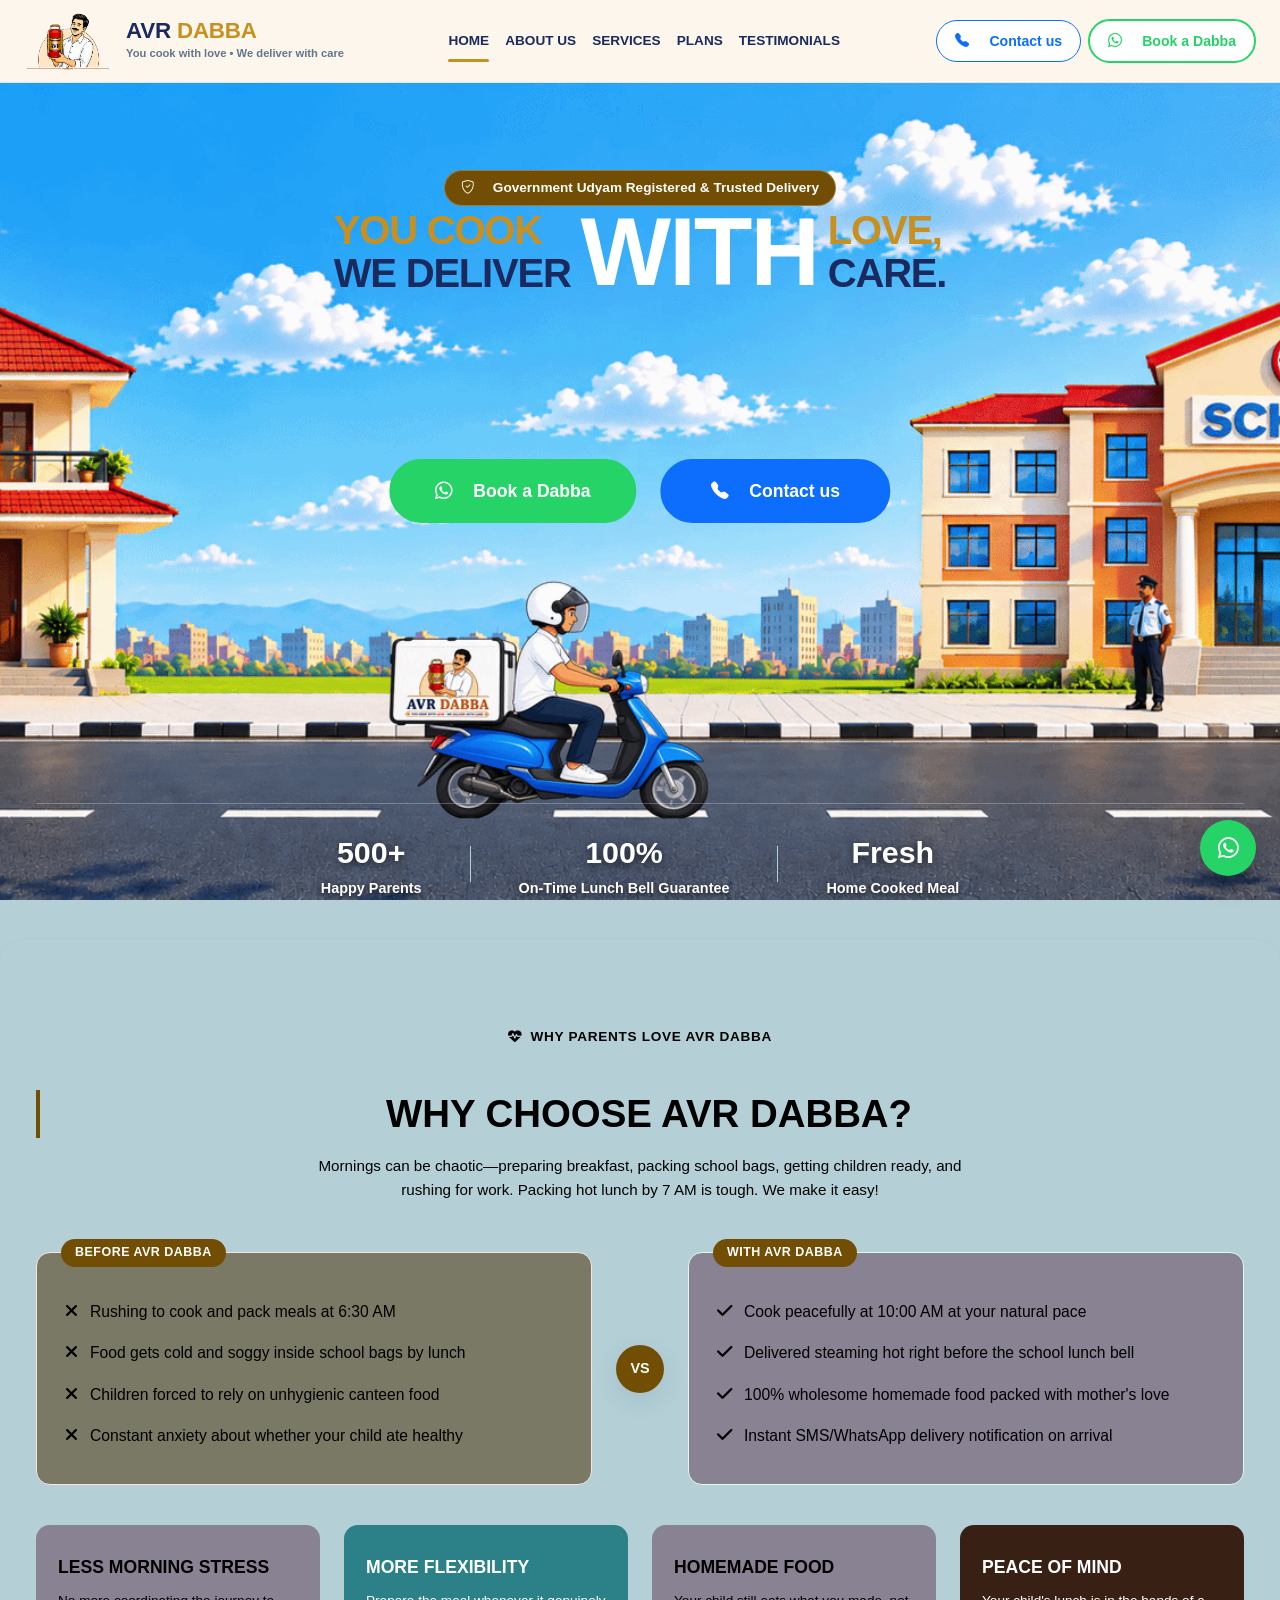
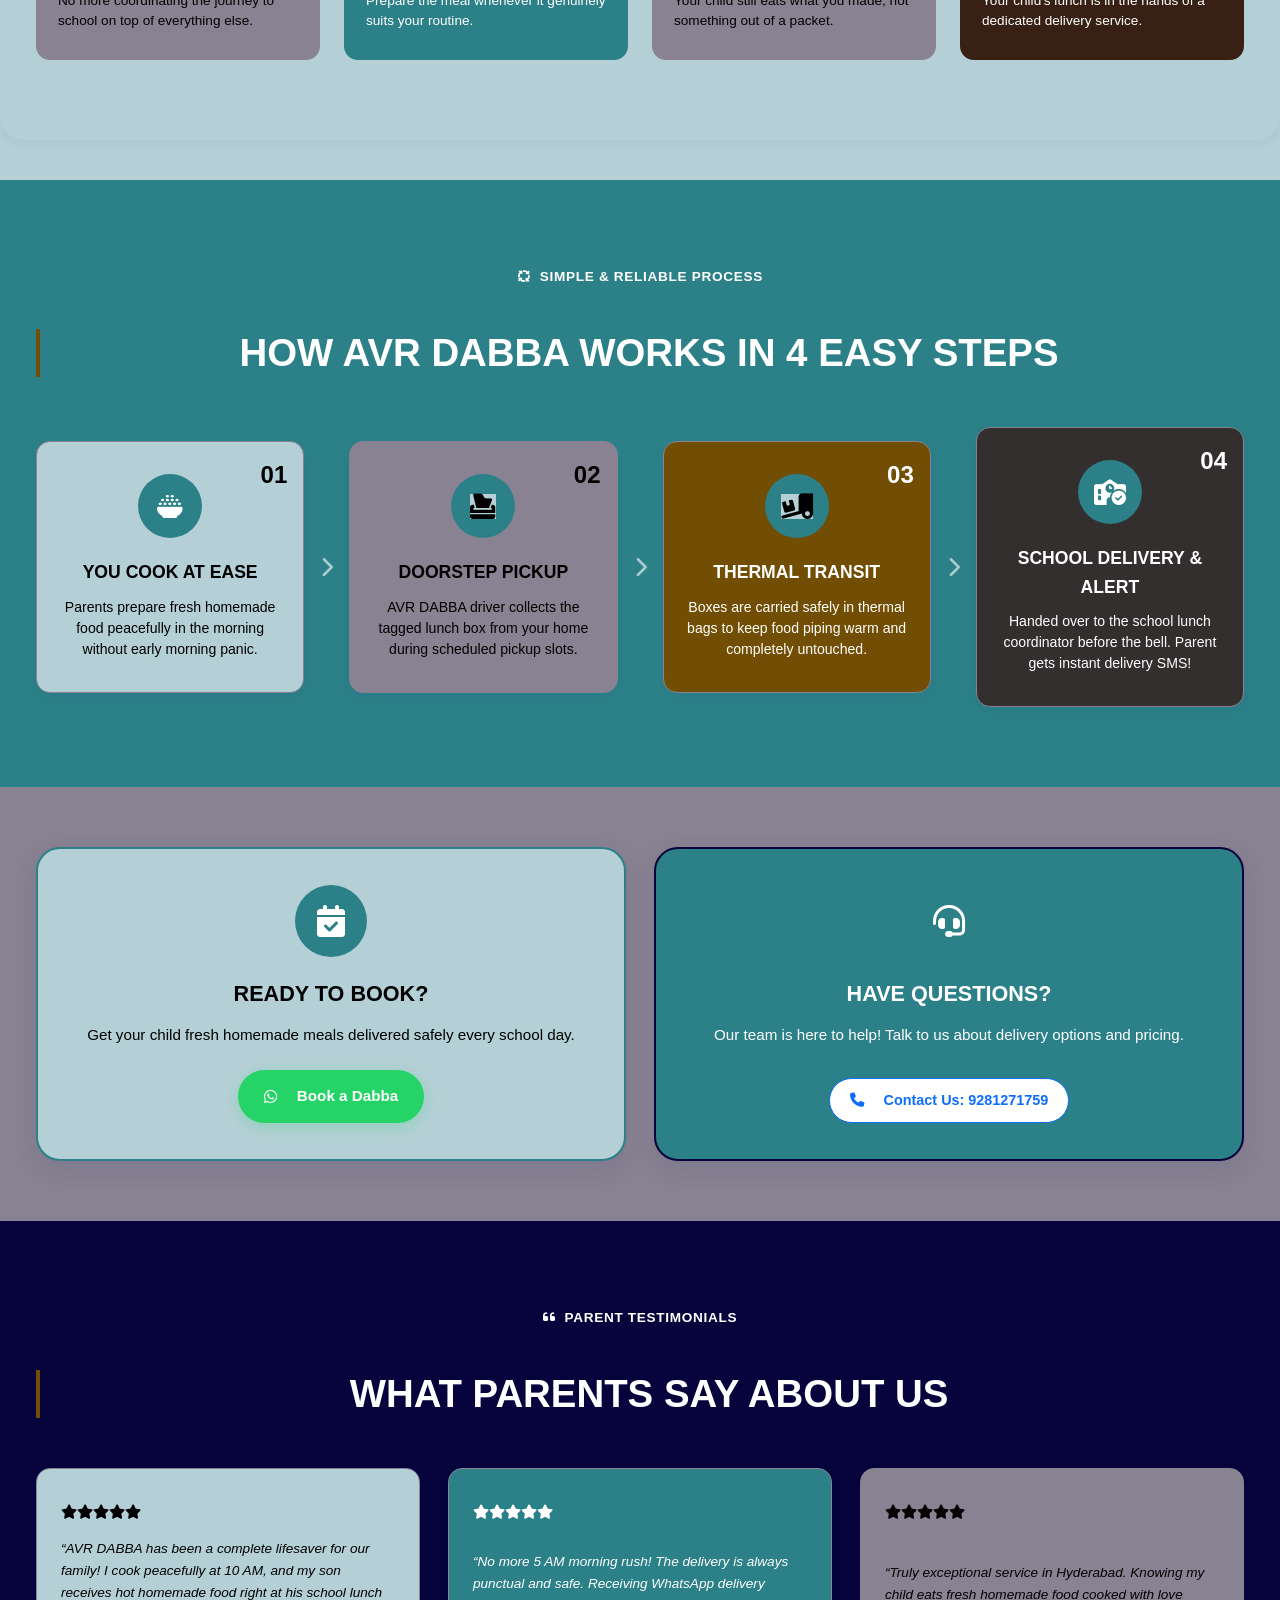
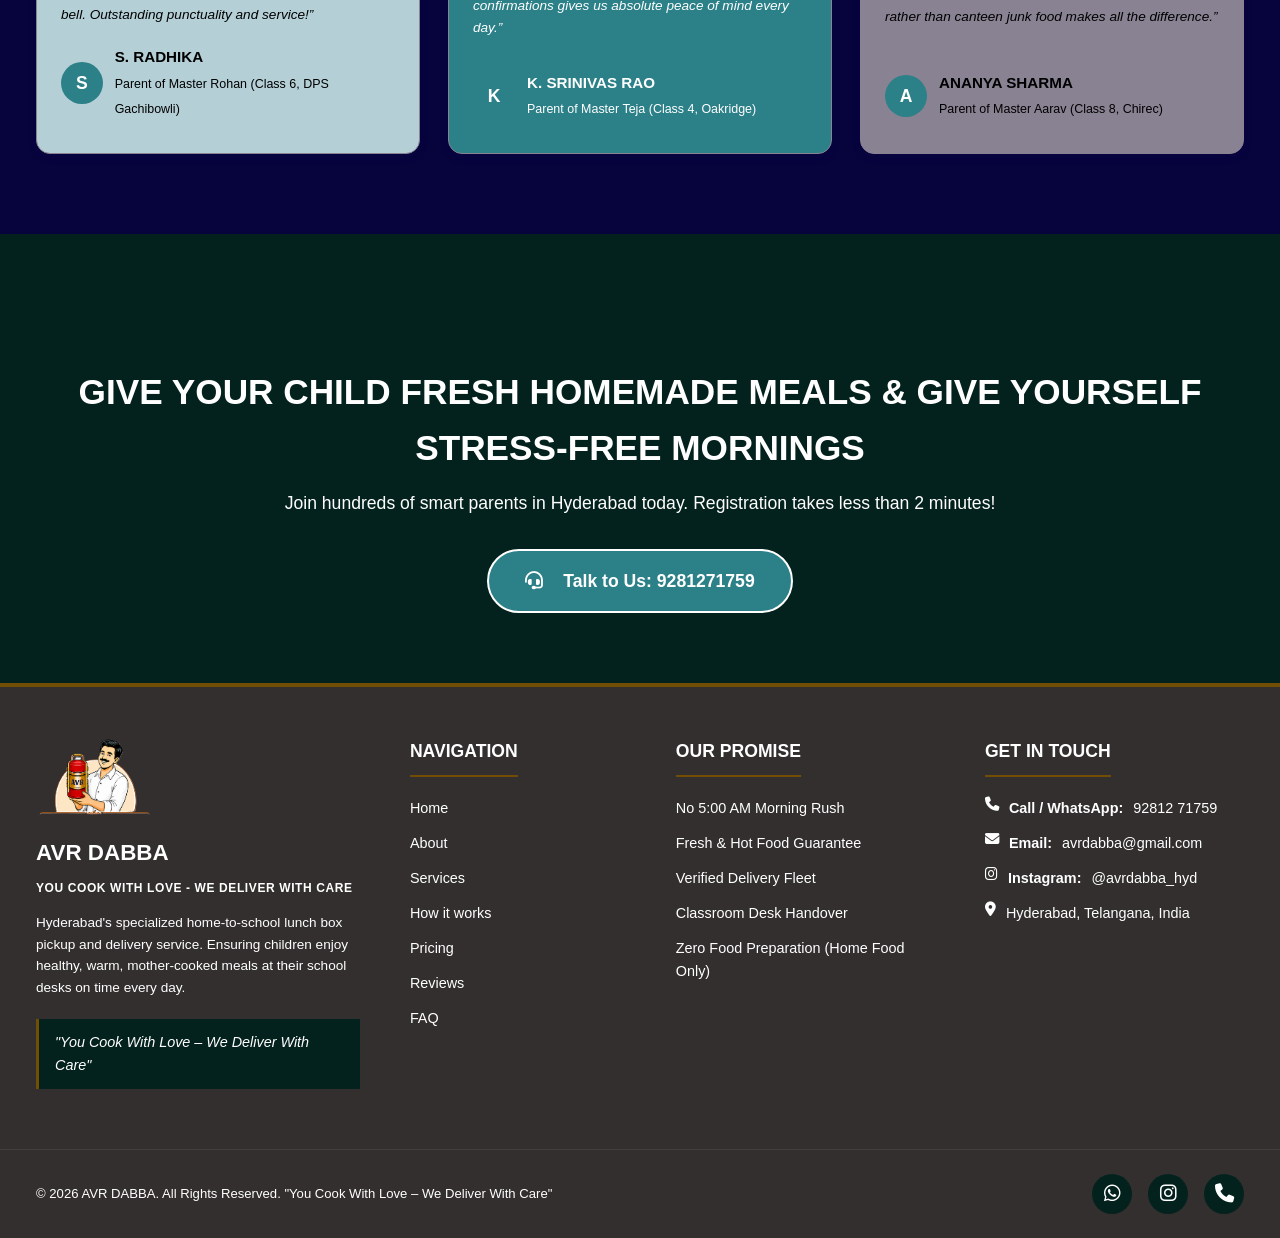
==== commit fcd95f7c: "latest load added" ====
--- a/index.html
+++ b/index.html
@@ -5,6 +5,7 @@
     <meta name="viewport" content="width=device-width, initial-scale=1.0">
     <title>AVR DABBA - Fresh Homemade School Lunch Delivery Service</title>
     <meta name="description" content="AVR DABBA collects warm homemade lunch boxes from parents' kitchens and delivers them safely to children's schools before lunch break. You Cook With Love, We Deliver With Care.">
+    <link rel="preload" href="images/AVR_home.gif" as="image" fetchpriority="high">
     <!-- FontAwesome Icons -->
     <link rel="stylesheet" href="https://cdnjs.cloudflare.com/ajax/libs/font-awesome/6.4.0/css/all.min.css">
     <!-- Bootstrap Icons CDN -->
@@ -363,6 +364,7 @@
 
     <!-- Shared Navigation Component Script -->
     <script src="navbar.js"></script>
+    <script src="site-ux.js"></script>
     <!-- Main JavaScript -->
     <script src="home.js"></script>
     <script src="scroll-reveal.js"></script>
--- a/avr-theme.css
+++ b/avr-theme.css
@@ -1196,6 +1196,184 @@
     }
 }
 
+/* Phone layout from the mobile reference: the GIF defines the hero height,
+   and all hero content stays inside its full-width image. */
+@media (max-width: 600px) {
+    body#avr-theme main > .hero-section {
+        display: block;
+        width: 100%;
+        height: auto !important;
+        min-height: 0 !important;
+        aspect-ratio: 1667 / 720;
+        padding: 0;
+        background-image: url('images/AVR_home.gif') !important;
+        background-position: center center !important;
+        background-size: 100% 100% !important;
+        background-repeat: no-repeat !important;
+    }
+
+    body#avr-theme .hero-bg-parallax {
+        display: none;
+    }
+
+    body#avr-theme .hero-container-layout {
+        position: absolute;
+        inset: 0;
+        width: 100%;
+        max-width: none;
+        height: 100%;
+        min-height: 0;
+        margin: 0;
+        padding: 0;
+    }
+
+    body#avr-theme .hero-exact-message {
+        top: 4%;
+        left: 50%;
+        width: 94%;
+        max-width: none;
+    }
+
+    body#avr-theme .hero-exact-message .hero-top-trust-badge {
+        max-width: 100%;
+        gap: 4px;
+        margin-bottom: 1px;
+        padding: 3px 8px;
+        font-size: clamp(0.46rem, 2vw, 0.7rem);
+        line-height: 1.1;
+        white-space: nowrap;
+    }
+
+    body#avr-theme .hero-exact-message .hero-top-trust-badge .badge-icon i {
+        margin-right: 2px !important;
+    }
+
+    body#avr-theme .hero-exact-message .hero-headline-layout {
+        grid-template-columns: minmax(0, 1fr) auto minmax(0, 1fr);
+        gap: clamp(2px, 1vw, 6px) !important;
+    }
+
+    body#avr-theme .hero-exact-message .hero-col-left,
+    body#avr-theme .hero-exact-message .hero-col-right {
+        font-size: clamp(0.55rem, 3.2vw, 0.95rem) !important;
+        line-height: 1.05 !important;
+    }
+
+    body#avr-theme .hero-exact-message .hero-col-center {
+        font-size: clamp(1.2rem, 8vw, 2.2rem) !important;
+        line-height: 0.95 !important;
+        letter-spacing: -0.04em !important;
+    }
+
+    body#avr-theme .hero-bounce-text {
+        animation-name: heroBallDropBounceMobile;
+    }
+
+    body#avr-theme .hero-cta-centered {
+        top: 55% !important;
+        left: 50% !important;
+        width: 92% !important;
+        max-width: 92% !important;
+        flex-direction: row !important;
+        gap: 7px !important;
+        transform: translate(-50%, -50%) !important;
+    }
+
+    body#avr-theme .hero-cta-centered .btn-hero-primary,
+    body#avr-theme .hero-cta-centered .btn-hero-secondary {
+        flex: 1 1 0 !important;
+        width: auto !important;
+        min-width: 0 !important;
+        max-width: none !important;
+        min-height: clamp(24px, 7.2vw, 32px);
+        padding: 4px clamp(4px, 1.7vw, 8px);
+        gap: 4px;
+        font-size: clamp(0.52rem, 2.8vw, 0.78rem);
+        line-height: 1.1;
+        white-space: nowrap;
+    }
+
+    body#avr-theme .hero-cta-centered .btn-hero-primary i,
+    body#avr-theme .hero-cta-centered .btn-hero-secondary i {
+        margin-right: 0 !important;
+        font-size: 0.9em;
+    }
+
+    body#avr-theme .hero-grid {
+        display: none;
+    }
+
+    body#avr-theme .hero-metrics-bottom {
+        position: absolute;
+        left: 50%;
+        bottom: 3%;
+        width: 90%;
+        margin: 0;
+        padding: 0;
+        border: 0;
+        display: grid;
+        grid-template-columns: minmax(0, 1fr) 1px minmax(0, 1fr) 1px minmax(0, 1fr);
+        align-items: center;
+        gap: clamp(3px, 1.5vw, 8px);
+        transform: translateX(-50%);
+    }
+
+    body#avr-theme .hero-metrics-bottom .metric-item {
+        min-width: 0;
+    }
+
+    body#avr-theme .hero-metrics-bottom .metric-value {
+        font-size: clamp(0.72rem, 3.6vw, 1rem);
+        line-height: 1.05;
+    }
+
+    body#avr-theme .hero-metrics-bottom .metric-label {
+        max-width: 100%;
+        font-size: clamp(0.38rem, 1.8vw, 0.55rem);
+        line-height: 1.05;
+        overflow-wrap: anywhere;
+    }
+
+    body#avr-theme .hero-metrics-bottom .metric-divider {
+        width: 1px;
+        height: clamp(12px, 5vw, 22px);
+    }
+
+    body#avr-theme main > #about {
+        margin: 0;
+        border-radius: 0;
+        padding: clamp(18px, 5vw, 28px) 0 40px;
+    }
+
+    body#avr-theme main > #about .section-header {
+        margin-bottom: 22px;
+    }
+
+    body#avr-theme main > #about .section-subtitle {
+        max-width: 100%;
+        justify-content: center;
+        padding: 5px 10px;
+        font-size: clamp(0.66rem, 3.2vw, 0.82rem);
+        line-height: 1.25;
+    }
+
+    body#avr-theme main > #about .section-title {
+        font-size: clamp(1.2rem, 6vw, 1.7rem);
+        line-height: 1.2;
+    }
+}
+
+@keyframes heroBallDropBounceMobile {
+    0% { transform: translateY(-36px); animation-timing-function: cubic-bezier(.32, 0, .72, .34); }
+    42% { transform: translateY(0); animation-timing-function: cubic-bezier(.22, .72, .34, 1); }
+    57% { transform: translateY(-14px); animation-timing-function: cubic-bezier(.58, 0, .84, .42); }
+    70% { transform: translateY(0); animation-timing-function: cubic-bezier(.22, .72, .34, 1); }
+    80% { transform: translateY(-6px); animation-timing-function: cubic-bezier(.58, 0, .84, .42); }
+    89% { transform: translateY(0); }
+    95% { transform: translateY(-2px); }
+    100% { transform: translateY(0); }
+}
+
 /* Keep the price and Select Plan cells on the same surface; the button keeps
    its own green fill. */
 body#avr-theme .plans-page-section .plans-table-row > .cell-price-box,
@@ -1204,3 +1382,289 @@
     background-image: none !important;
     color: var(--avr-text-black) !important;
 }
+
+/* Cross-device layout refinements shared by every page. */
+html {
+    scroll-padding-top: 82px;
+}
+
+body#avr-theme {
+    width: 100%;
+    min-width: 0;
+}
+
+body#avr-theme :where(main, main > section, .container, .nav-container, .footer-grid, [class*="grid"], [class*="-col"]) {
+    min-width: 0;
+}
+
+body#avr-theme main :where(img, video, iframe) {
+    max-width: 100%;
+}
+
+body#avr-theme main :where(h1, h2, h3, h4, h5, h6, p, li, a, button) {
+    overflow-wrap: anywhere;
+}
+
+body#avr-theme main > .hero-section,
+body#avr-theme .hero-bg-parallax {
+    width: 100%;
+    max-width: 100%;
+}
+
+body#avr-theme main .main-page-heading {
+    max-width: 100%;
+    line-height: 1.15;
+    overflow-wrap: anywhere;
+}
+
+@media (min-width: 769px) and (max-width: 1160px) {
+    body#avr-theme .hero-exact-message {
+        width: min(92vw, 760px);
+    }
+
+    body#avr-theme .hero-exact-message .hero-col-left,
+    body#avr-theme .hero-exact-message .hero-col-right {
+        font-size: clamp(1.25rem, 3.2vw, 2.2rem) !important;
+    }
+
+    body#avr-theme .hero-exact-message .hero-col-center {
+        font-size: clamp(3rem, 7vw, 5rem) !important;
+    }
+}
+
+@media (min-width: 769px) {
+    body#avr-theme .hero-exact-message {
+        width: min(92vw, 760px);
+    }
+}
+
+@media (max-width: 768px) {
+    html {
+        scroll-padding-top: 72px;
+    }
+
+    body#avr-theme .container,
+    body#avr-theme .nav-container {
+        padding-inline: clamp(12px, 4vw, 24px);
+    }
+
+    body#avr-theme main .section {
+        padding-block: clamp(40px, 8vw, 64px);
+    }
+
+    body#avr-theme main .main-page-heading {
+        font-size: clamp(1.6rem, 6.8vw, 2.35rem);
+    }
+
+    body#avr-theme main .section-subheading,
+    body#avr-theme main .section-title {
+        line-height: 1.25;
+        overflow-wrap: anywhere;
+    }
+
+    body#avr-theme :where(button, a.btn, input[type="submit"], .btn-submit-feedback) {
+        min-height: 44px;
+    }
+}
+
+@media (max-width: 600px) {
+    body#avr-theme .mobile-drawer {
+        box-sizing: border-box;
+        height: 100vh;
+        height: 100dvh;
+        max-height: 100dvh;
+        padding: max(16px, env(safe-area-inset-top)) 16px max(16px, env(safe-area-inset-bottom));
+        overscroll-behavior: contain;
+    }
+
+    body#avr-theme .mobile-drawer .drawer-link {
+        display: flex;
+        min-height: 48px;
+        align-items: center;
+        padding-block: 12px;
+    }
+
+    body#avr-theme .service-section-provided-items {
+        padding-inline: 16px;
+    }
+}
+
+@media (max-width: 780px) {
+    body#avr-theme .floating-btn-group {
+        right: 16px;
+        bottom: calc(90px + env(safe-area-inset-bottom));
+    }
+}
+
+/* Shared non-blocking loading, offline, form, and failed-image states. */
+.site-ux-loading-line {
+    position: fixed;
+    top: 82px;
+    left: 0;
+    z-index: 1300;
+    width: 100%;
+    height: 3px;
+    overflow: hidden;
+    background: rgba(44, 128, 136, 0.16);
+    pointer-events: none;
+}
+
+.site-ux-loading-line[hidden],
+.site-connectivity-notice[hidden] {
+    display: none;
+}
+
+.site-ux-loading-line::after {
+    content: "";
+    display: block;
+    width: 36%;
+    height: 100%;
+    background: var(--avr-teal, #2C8088);
+    animation: siteLoadingSweep 1.1s ease-in-out infinite;
+}
+
+@keyframes siteLoadingSweep {
+    from { transform: translateX(-110%); }
+    to { transform: translateX(300%); }
+}
+
+.site-connectivity-notice {
+    position: fixed;
+    top: calc(94px + env(safe-area-inset-top));
+    left: 50%;
+    z-index: 1400;
+    width: min(480px, calc(100vw - 24px));
+    padding: 10px 16px;
+    border: 1px solid rgba(255, 255, 255, 0.28);
+    background: var(--avr-deep-navy, #07033D);
+    color: #FFFFFF;
+    font: 600 0.88rem/1.4 Arial, Helvetica, sans-serif;
+    text-align: center;
+    box-shadow: 0 5px 18px rgba(0, 0, 0, 0.18);
+    transform: translateX(-50%);
+}
+
+.site-connectivity-notice.is-offline {
+    background: var(--avr-rich-mahogany, #3E0808);
+}
+
+.site-inline-message {
+    display: flex;
+    grid-column: 1 / -1;
+    align-items: center;
+    justify-content: center;
+    flex-wrap: wrap;
+    gap: 10px 14px;
+    width: 100%;
+    padding: 14px 16px;
+    border: 1px solid rgba(7, 3, 61, 0.18);
+    background: rgba(180, 208, 214, 0.72);
+    color: #000000;
+    text-align: center;
+}
+
+.site-inline-message p {
+    margin: 0;
+    line-height: 1.45;
+}
+
+.site-retry-button {
+    min-height: 40px;
+    padding: 8px 16px;
+    border: 1px solid var(--avr-deep-navy, #07033D);
+    background: var(--avr-deep-navy, #07033D);
+    color: #FFFFFF;
+    font: 700 0.9rem/1.2 Arial, Helvetica, sans-serif;
+    cursor: pointer;
+}
+
+.site-retry-button:hover,
+.site-retry-button:focus-visible {
+    background: #1A2A5E;
+    border-color: #1A2A5E;
+}
+
+.site-retry-button:disabled {
+    opacity: 0.65;
+    cursor: wait;
+}
+
+.site-skeleton {
+    position: relative;
+    overflow: hidden;
+    background: linear-gradient(100deg, #d9e2e5 25%, #edf1f2 42%, #d9e2e5 60%);
+    background-size: 220% 100%;
+    animation: siteSkeletonShimmer 1.35s linear infinite;
+}
+
+.site-review-skeleton {
+    width: 100%;
+    min-height: 118px;
+    margin-bottom: 12px;
+}
+
+@keyframes siteSkeletonShimmer {
+    to { background-position-x: -220%; }
+}
+
+body#avr-theme img.site-image-loading {
+    background: linear-gradient(100deg, #d9e2e5 25%, #edf1f2 42%, #d9e2e5 60%) !important;
+    background-size: 220% 100% !important;
+    animation: siteSkeletonShimmer 1.35s linear infinite;
+}
+
+.site-image-fallback {
+    display: grid;
+    justify-items: center;
+    align-content: center;
+    gap: 10px;
+    width: 100%;
+    min-height: 120px;
+    padding: 14px;
+    background: #B4D0D6;
+    color: #000000;
+    font: 600 0.85rem/1.4 Arial, Helvetica, sans-serif;
+    text-align: center;
+    overflow-wrap: anywhere;
+}
+
+.site-form-status {
+    min-height: 1.4em;
+    margin: 12px 0 0;
+    font-size: 0.92rem;
+    line-height: 1.45;
+}
+
+.site-form-status:empty {
+    display: none;
+}
+
+.site-form-status.is-error { color: #3E0808; }
+.site-form-status.is-success { color: #04221D; }
+
+body#avr-theme .btn-submit-feedback:disabled {
+    opacity: 0.72;
+    cursor: wait;
+    transform: none;
+}
+
+@media (max-width: 768px) {
+    .site-ux-loading-line { top: 72px; }
+    .site-connectivity-notice { top: calc(82px + env(safe-area-inset-top)); }
+
+    body#avr-theme main :where(input, textarea, select) {
+        width: 100%;
+        max-width: 100%;
+        box-sizing: border-box;
+    }
+
+    .site-review-skeleton { min-height: 104px; }
+}
+
+@media (prefers-reduced-motion: reduce) {
+    .site-ux-loading-line::after,
+    .site-skeleton,
+    body#avr-theme img.site-image-loading {
+        animation: none !important;
+    }
+}
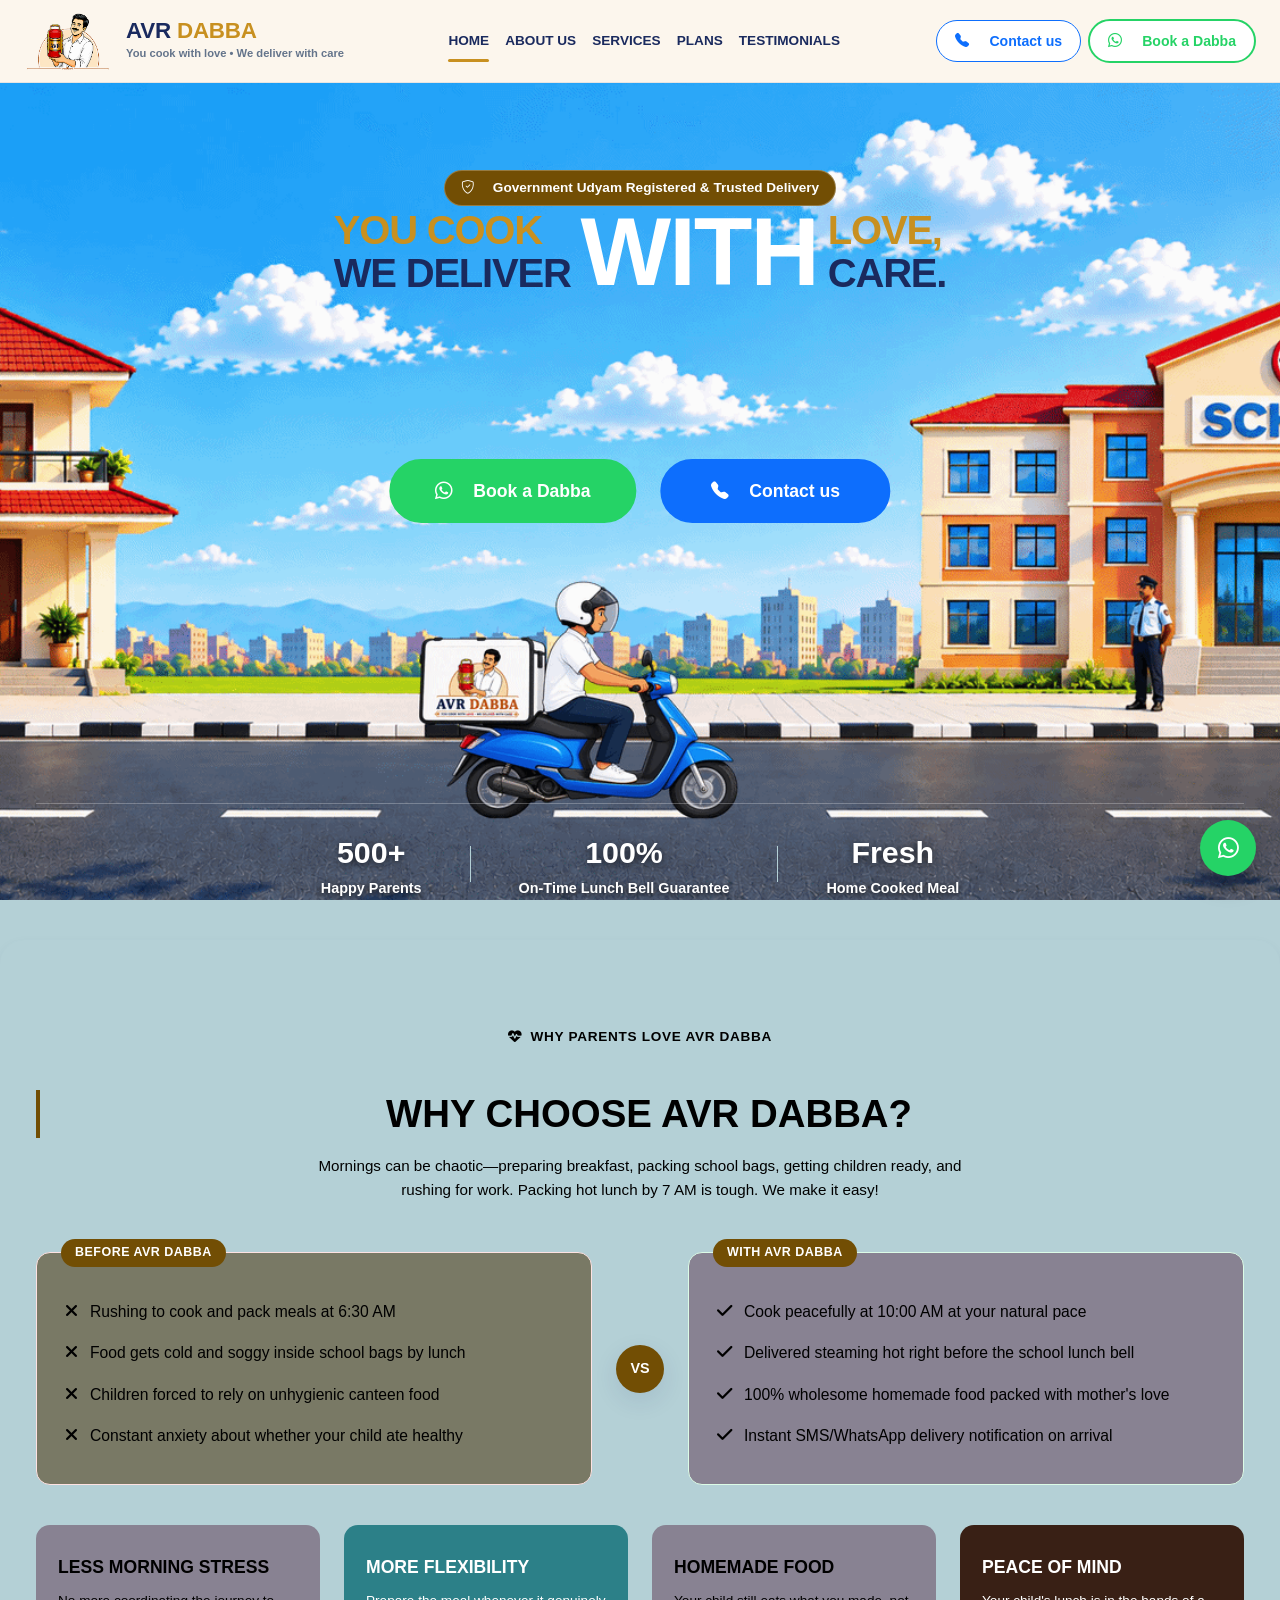
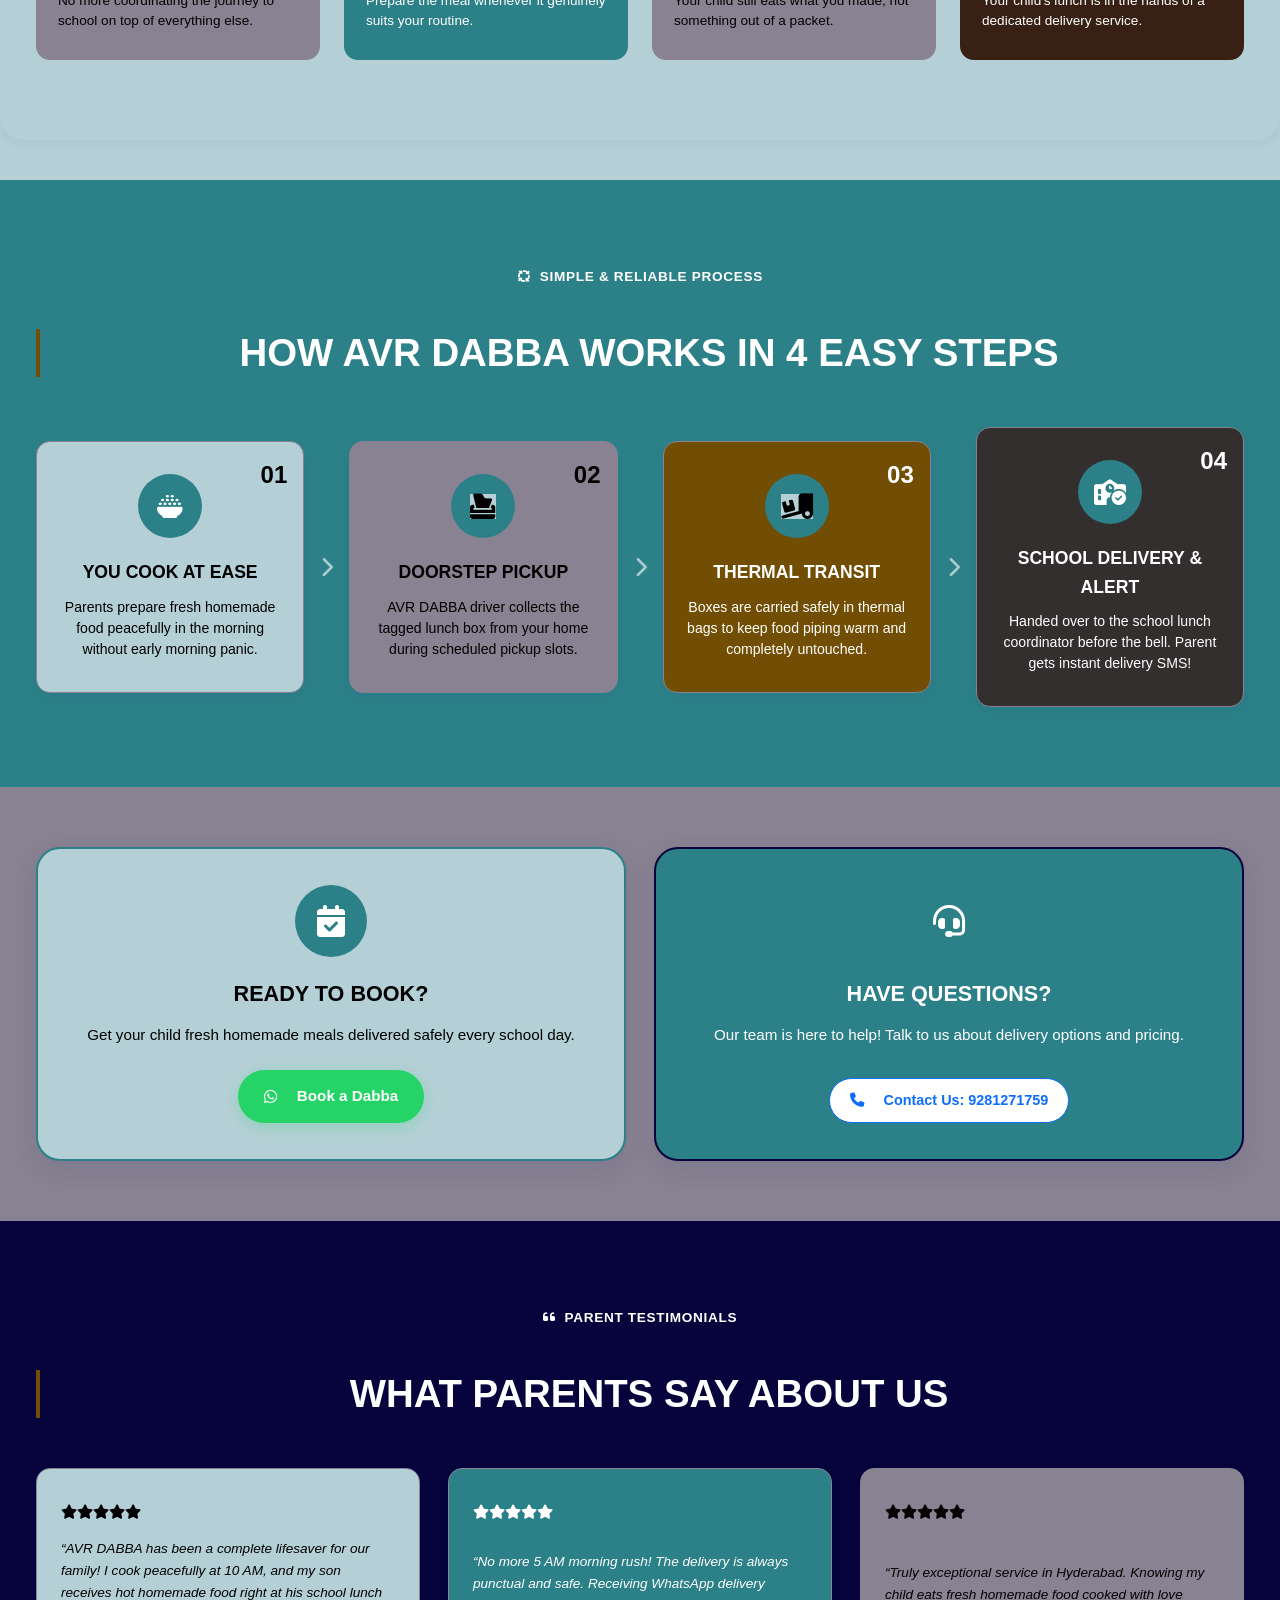
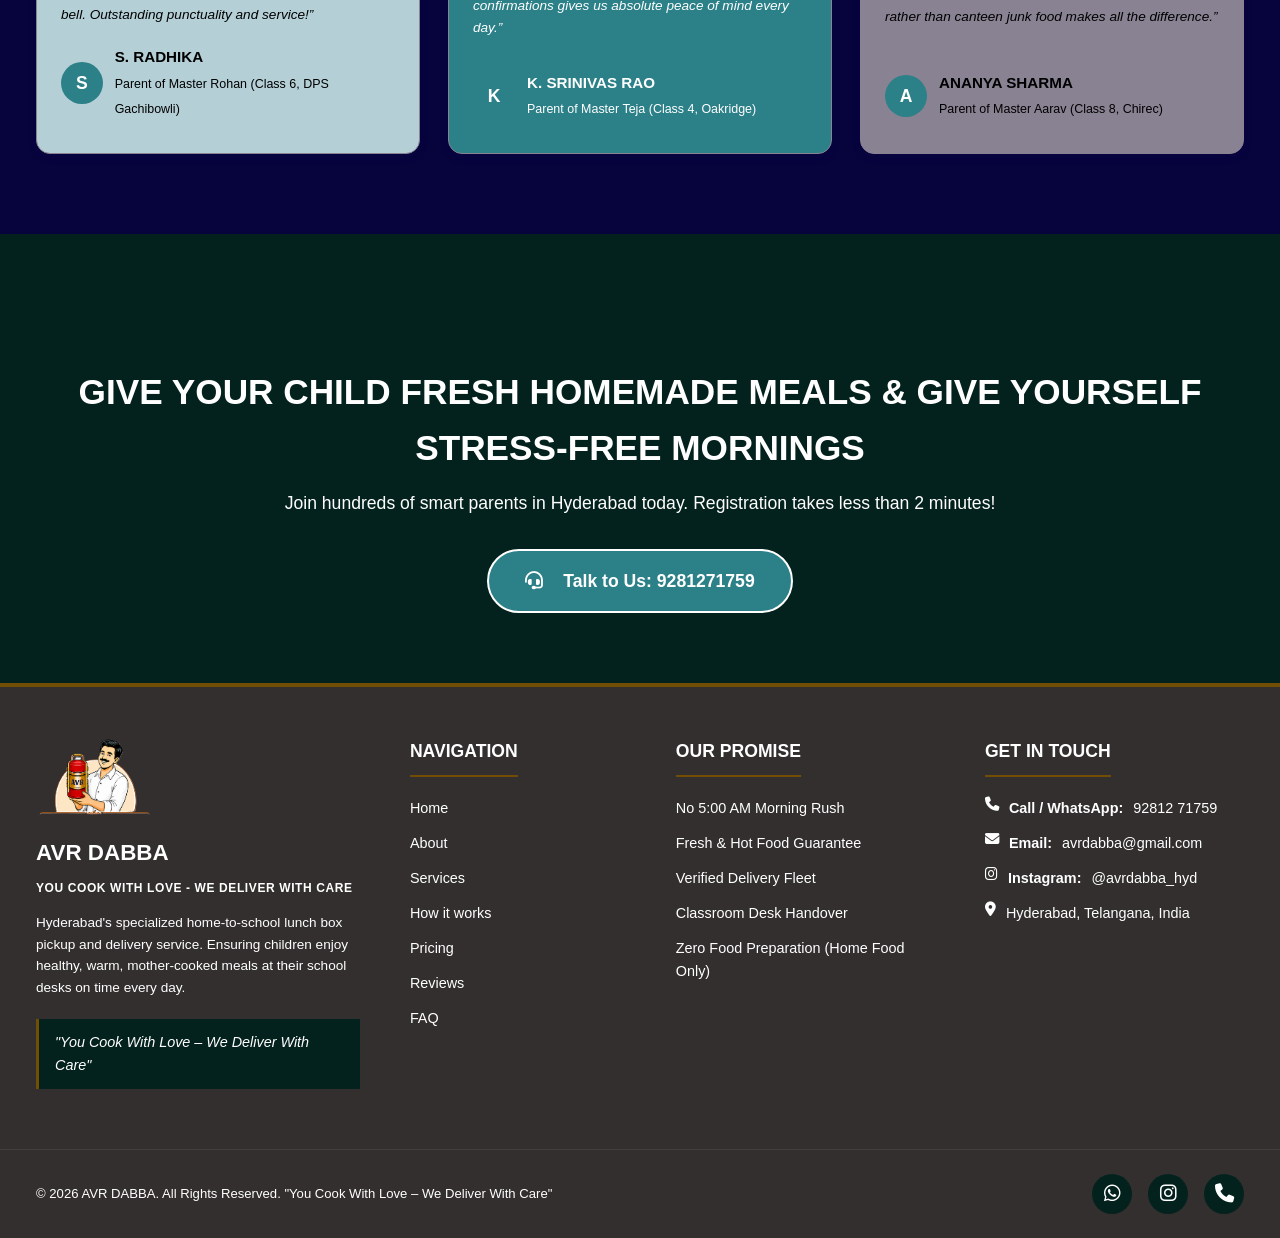
==== commit fc9712b3: "added shared link" ====
--- a/index.html
+++ b/index.html
@@ -5,6 +5,17 @@
     <meta name="viewport" content="width=device-width, initial-scale=1.0">
     <title>AVR DABBA - Fresh Homemade School Lunch Delivery Service</title>
     <meta name="description" content="AVR DABBA collects warm homemade lunch boxes from parents' kitchens and delivers them safely to children's schools before lunch break. You Cook With Love, We Deliver With Care.">
+    <link rel="canonical" href="https://avrdabba.com/">
+    <meta property="og:title" content="AVR DABBA - Fresh Homemade School Lunch Delivery Service">
+    <meta property="og:description" content="You Cook With Love, We Deliver With Care. AVR DABBA safely delivers homemade lunch boxes to school children.">
+    <meta property="og:url" content="https://avrdabba.com/">
+    <meta property="og:type" content="website">
+    <meta property="og:image" content="https://avrdabba.com/images/avr-dabba-social-preview.png">
+    <meta property="og:image:alt" content="AVR DABBA illustration with a delivery partner holding a homemade lunch box">
+    <meta name="twitter:card" content="summary_large_image">
+    <meta name="twitter:title" content="AVR DABBA - Fresh Homemade School Lunch Delivery Service">
+    <meta name="twitter:description" content="You Cook With Love, We Deliver With Care. AVR DABBA safely delivers homemade lunch boxes to school children.">
+    <meta name="twitter:image" content="https://avrdabba.com/images/avr-dabba-social-preview.png">
     <link rel="preload" href="images/AVR_home.gif" as="image" fetchpriority="high">
     <!-- FontAwesome Icons -->
     <link rel="stylesheet" href="https://cdnjs.cloudflare.com/ajax/libs/font-awesome/6.4.0/css/all.min.css">
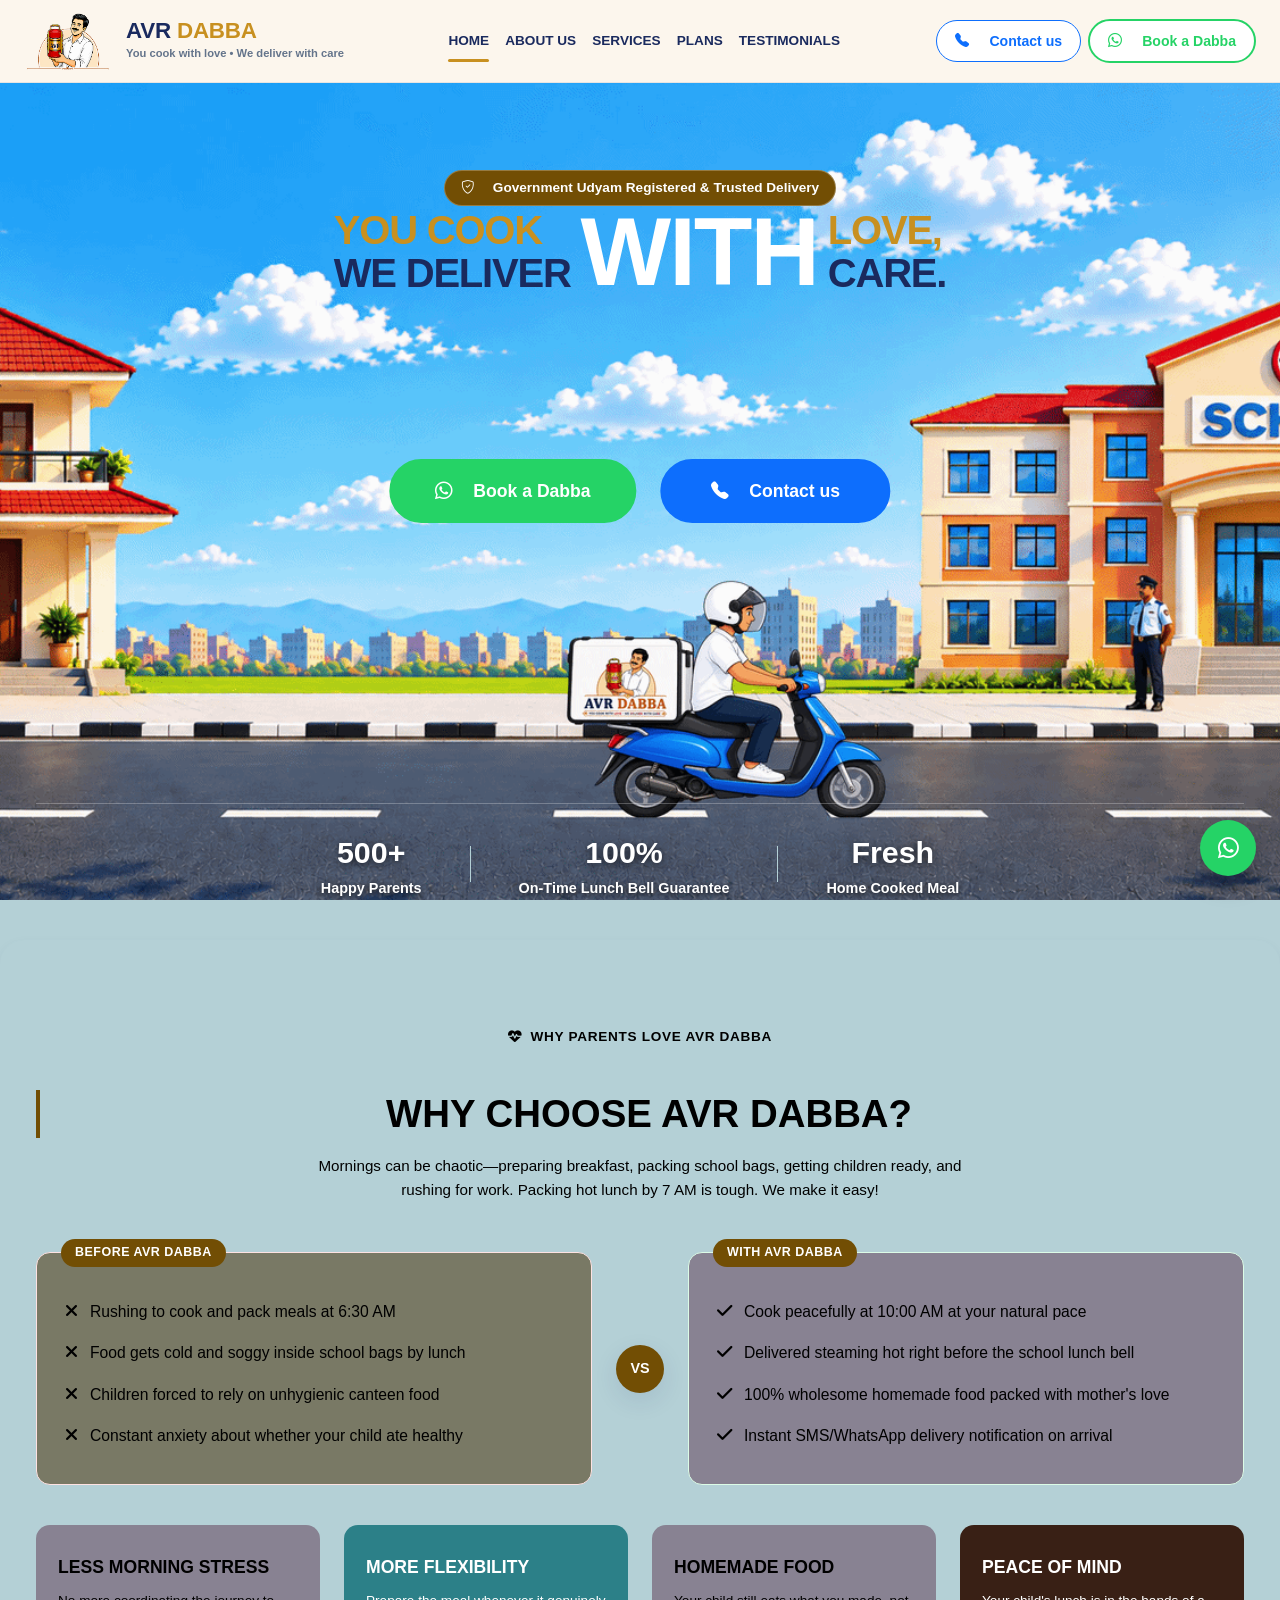
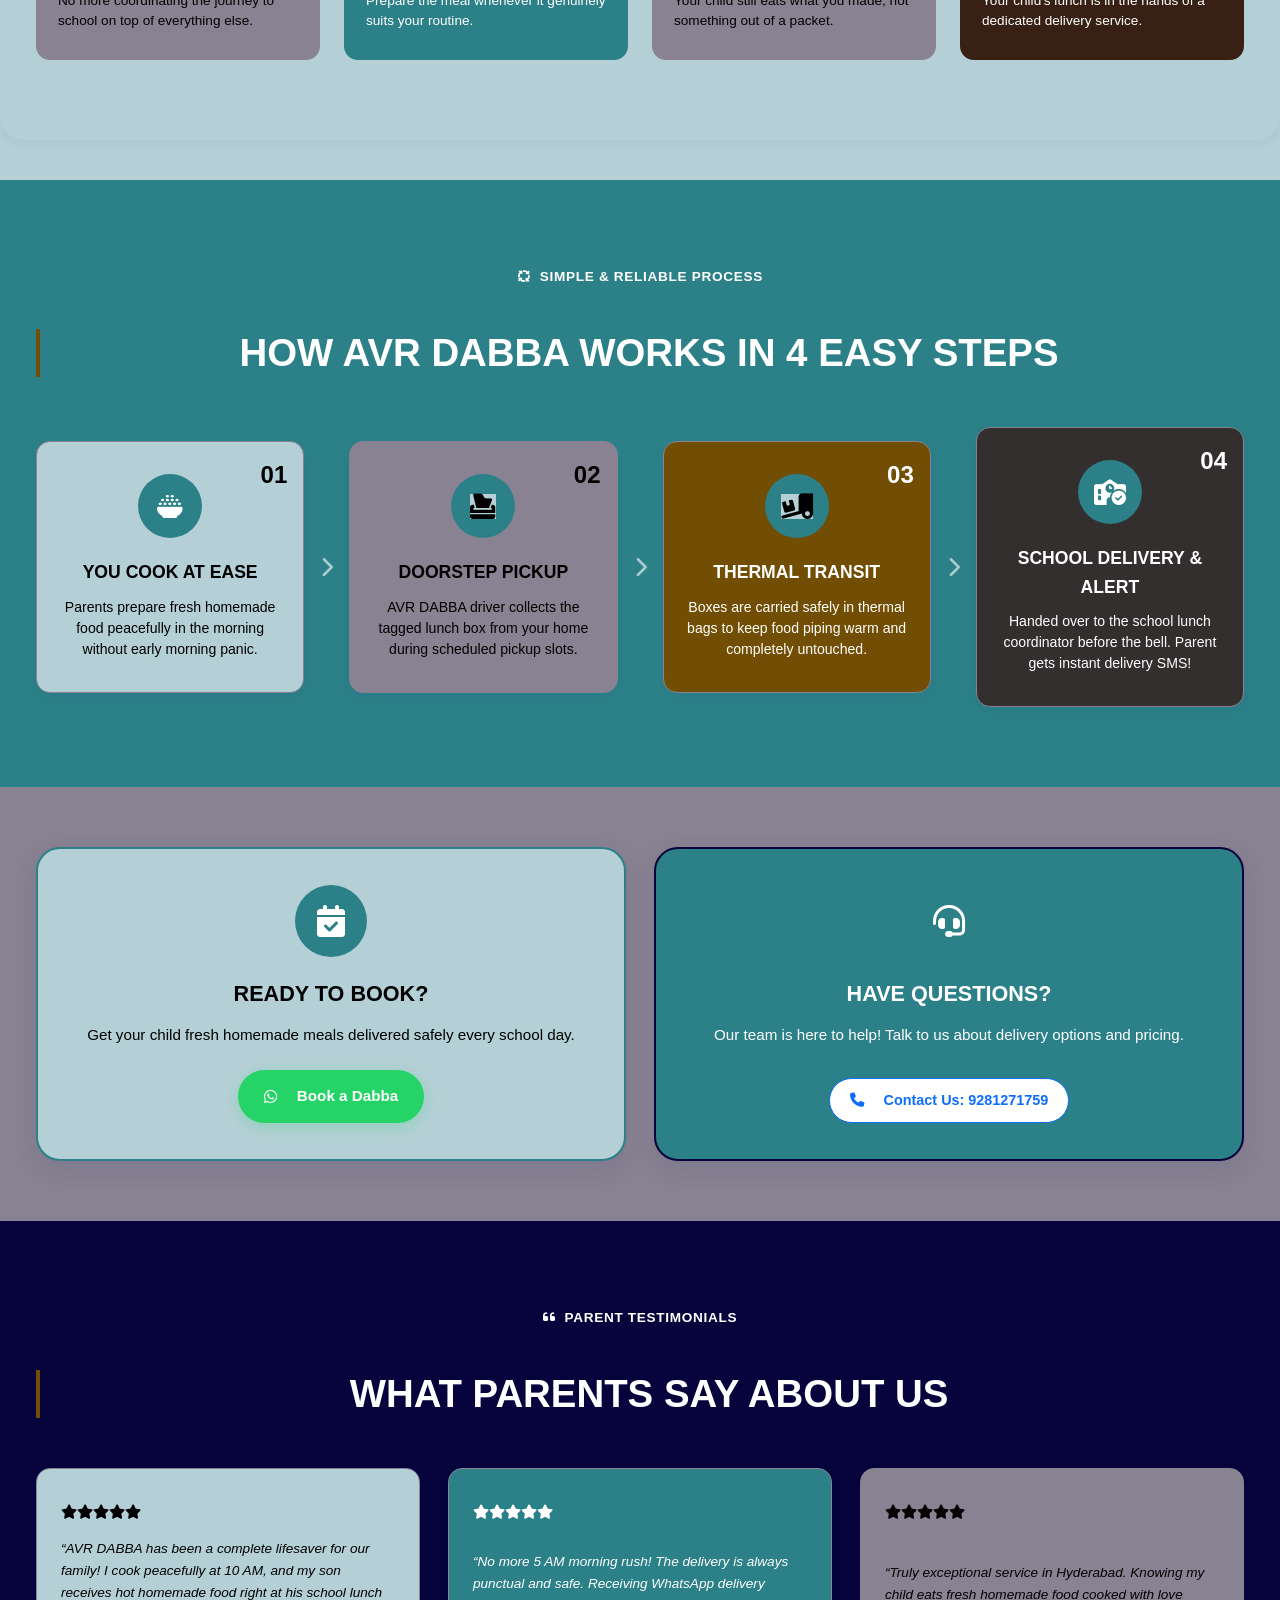
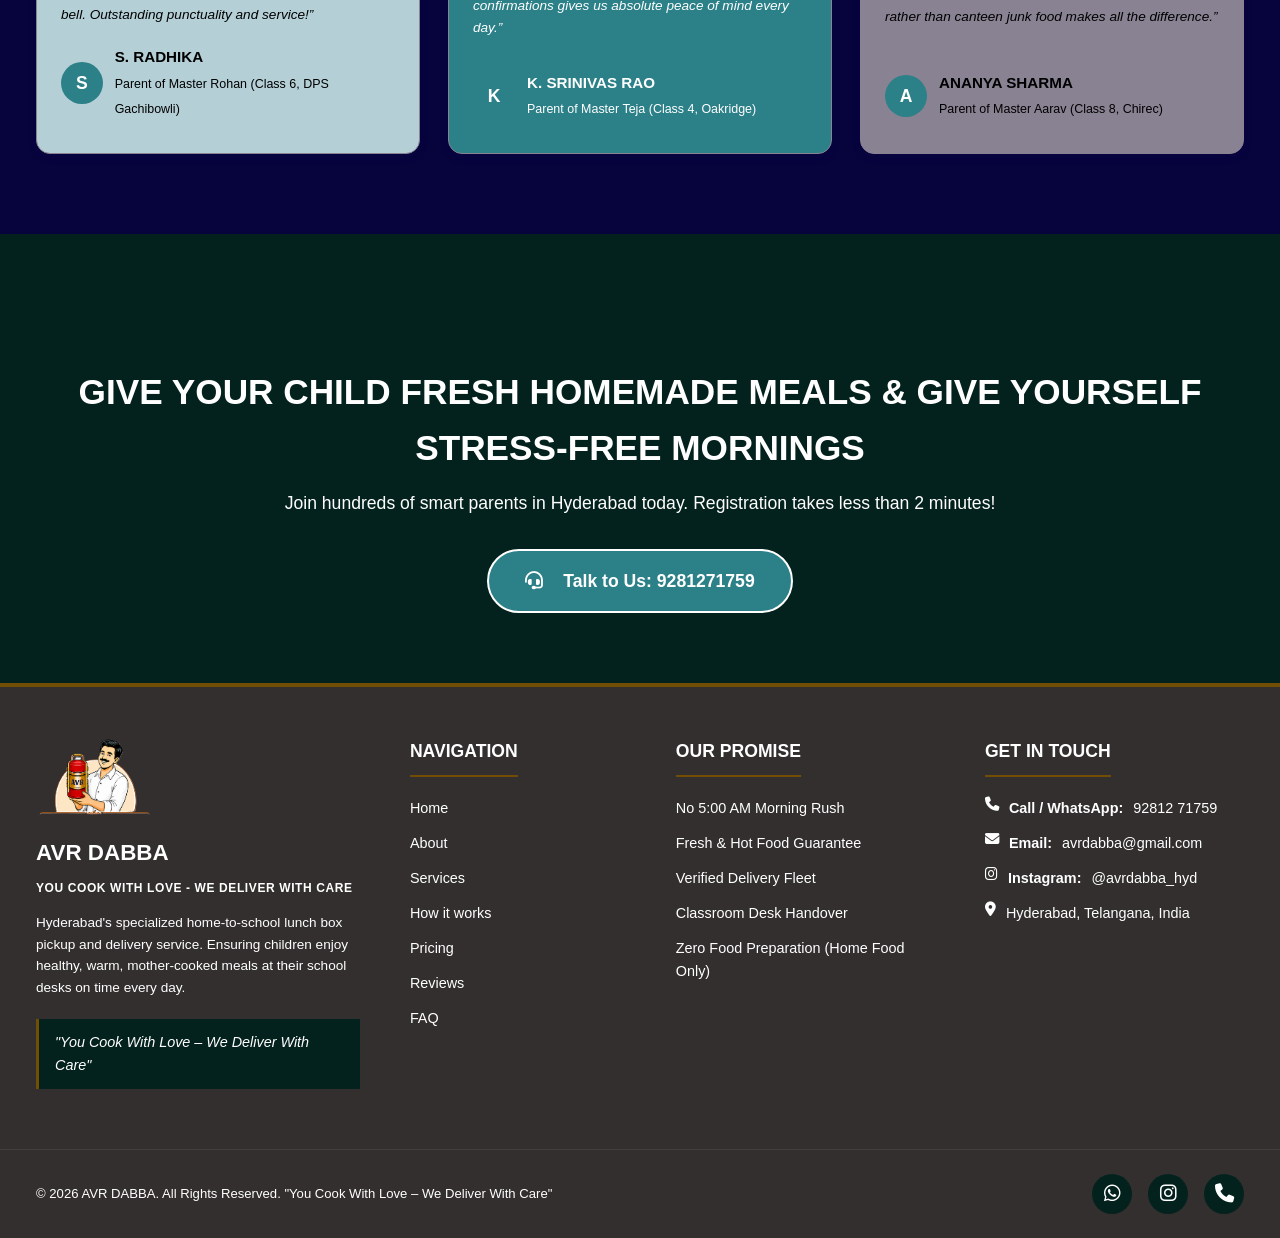
==== commit 4965afe6: "Add explicit social preview image metadata" ====
--- a/index.html
+++ b/index.html
@@ -11,11 +11,16 @@
     <meta property="og:url" content="https://avrdabba.com/">
     <meta property="og:type" content="website">
     <meta property="og:image" content="https://avrdabba.com/images/avr-dabba-social-preview.png">
+    <meta property="og:image:secure_url" content="https://avrdabba.com/images/avr-dabba-social-preview.png">
+    <meta property="og:image:type" content="image/png">
+    <meta property="og:image:width" content="1312">
+    <meta property="og:image:height" content="1199">
     <meta property="og:image:alt" content="AVR DABBA illustration with a delivery partner holding a homemade lunch box">
     <meta name="twitter:card" content="summary_large_image">
     <meta name="twitter:title" content="AVR DABBA - Fresh Homemade School Lunch Delivery Service">
     <meta name="twitter:description" content="You Cook With Love, We Deliver With Care. AVR DABBA safely delivers homemade lunch boxes to school children.">
     <meta name="twitter:image" content="https://avrdabba.com/images/avr-dabba-social-preview.png">
+    <meta name="twitter:image:alt" content="AVR DABBA illustration with a delivery partner holding a homemade lunch box">
     <link rel="preload" href="images/AVR_home.gif" as="image" fetchpriority="high">
     <!-- FontAwesome Icons -->
     <link rel="stylesheet" href="https://cdnjs.cloudflare.com/ajax/libs/font-awesome/6.4.0/css/all.min.css">
